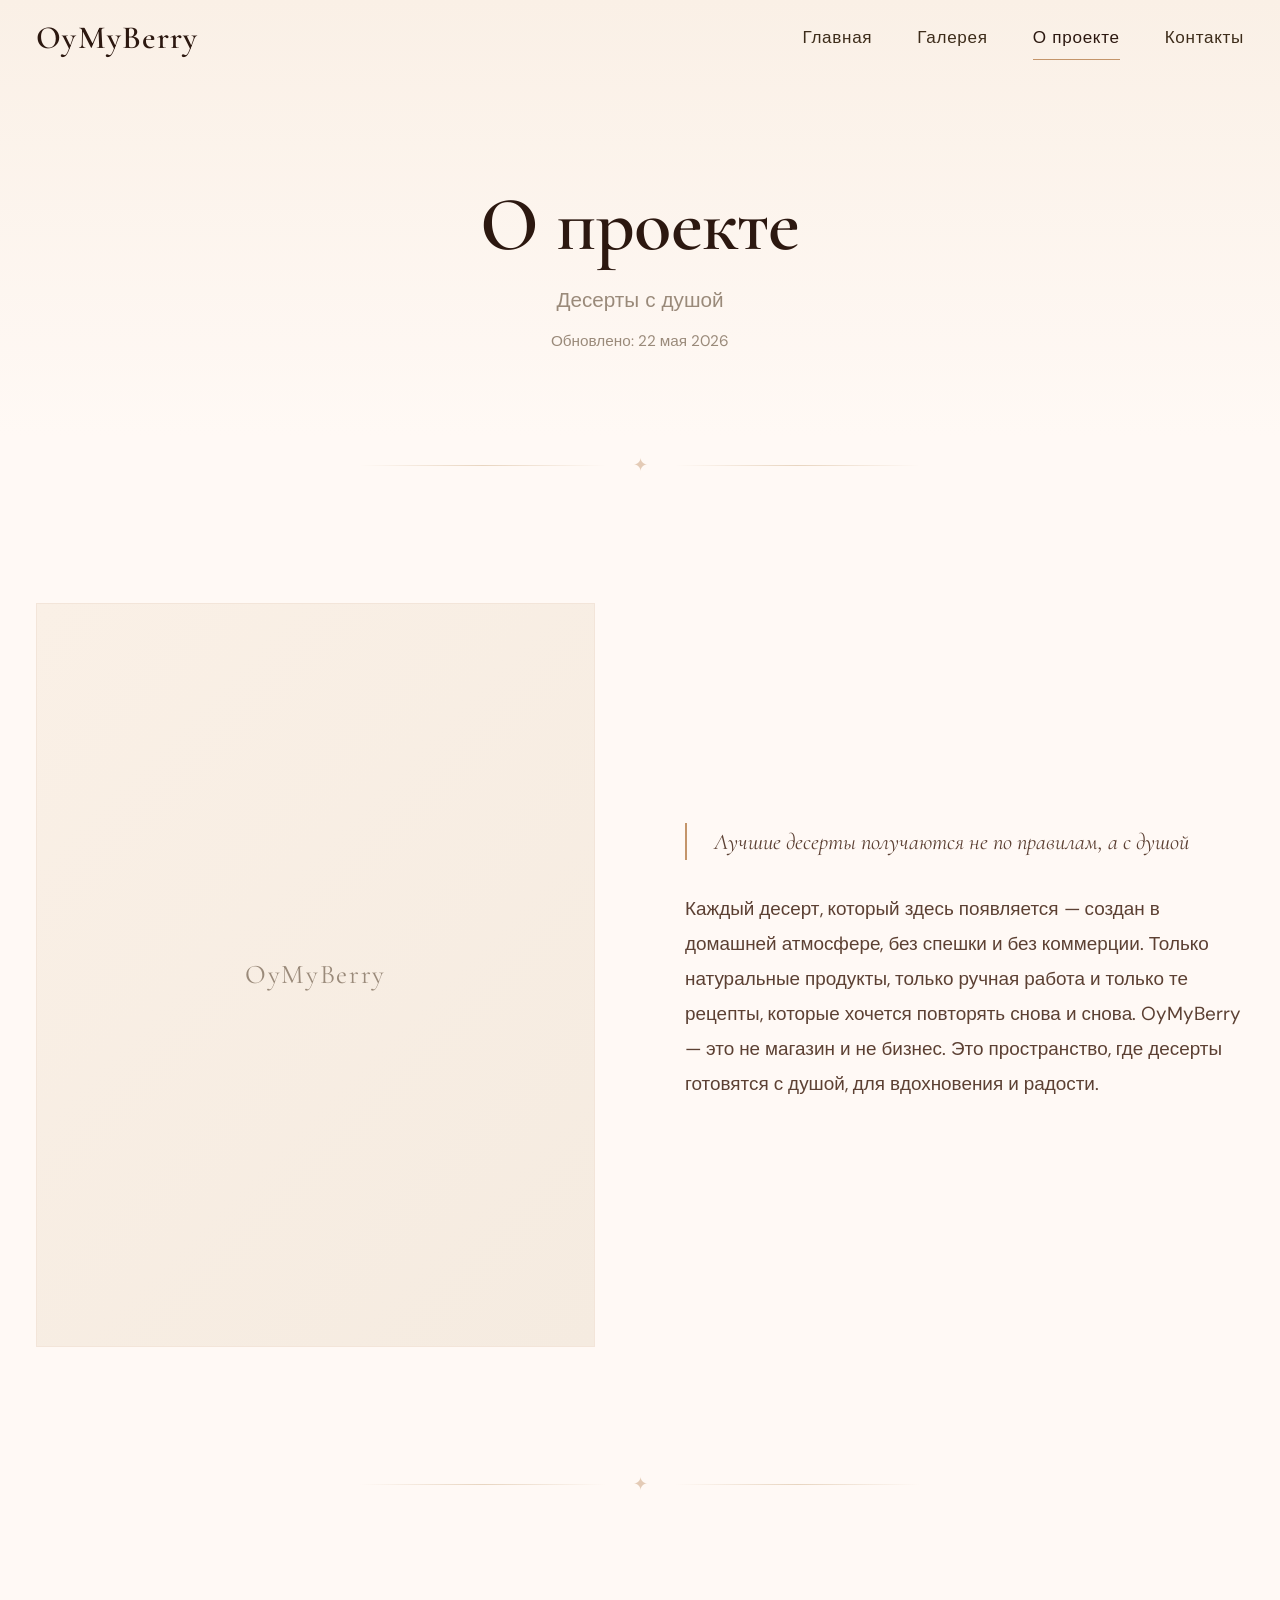
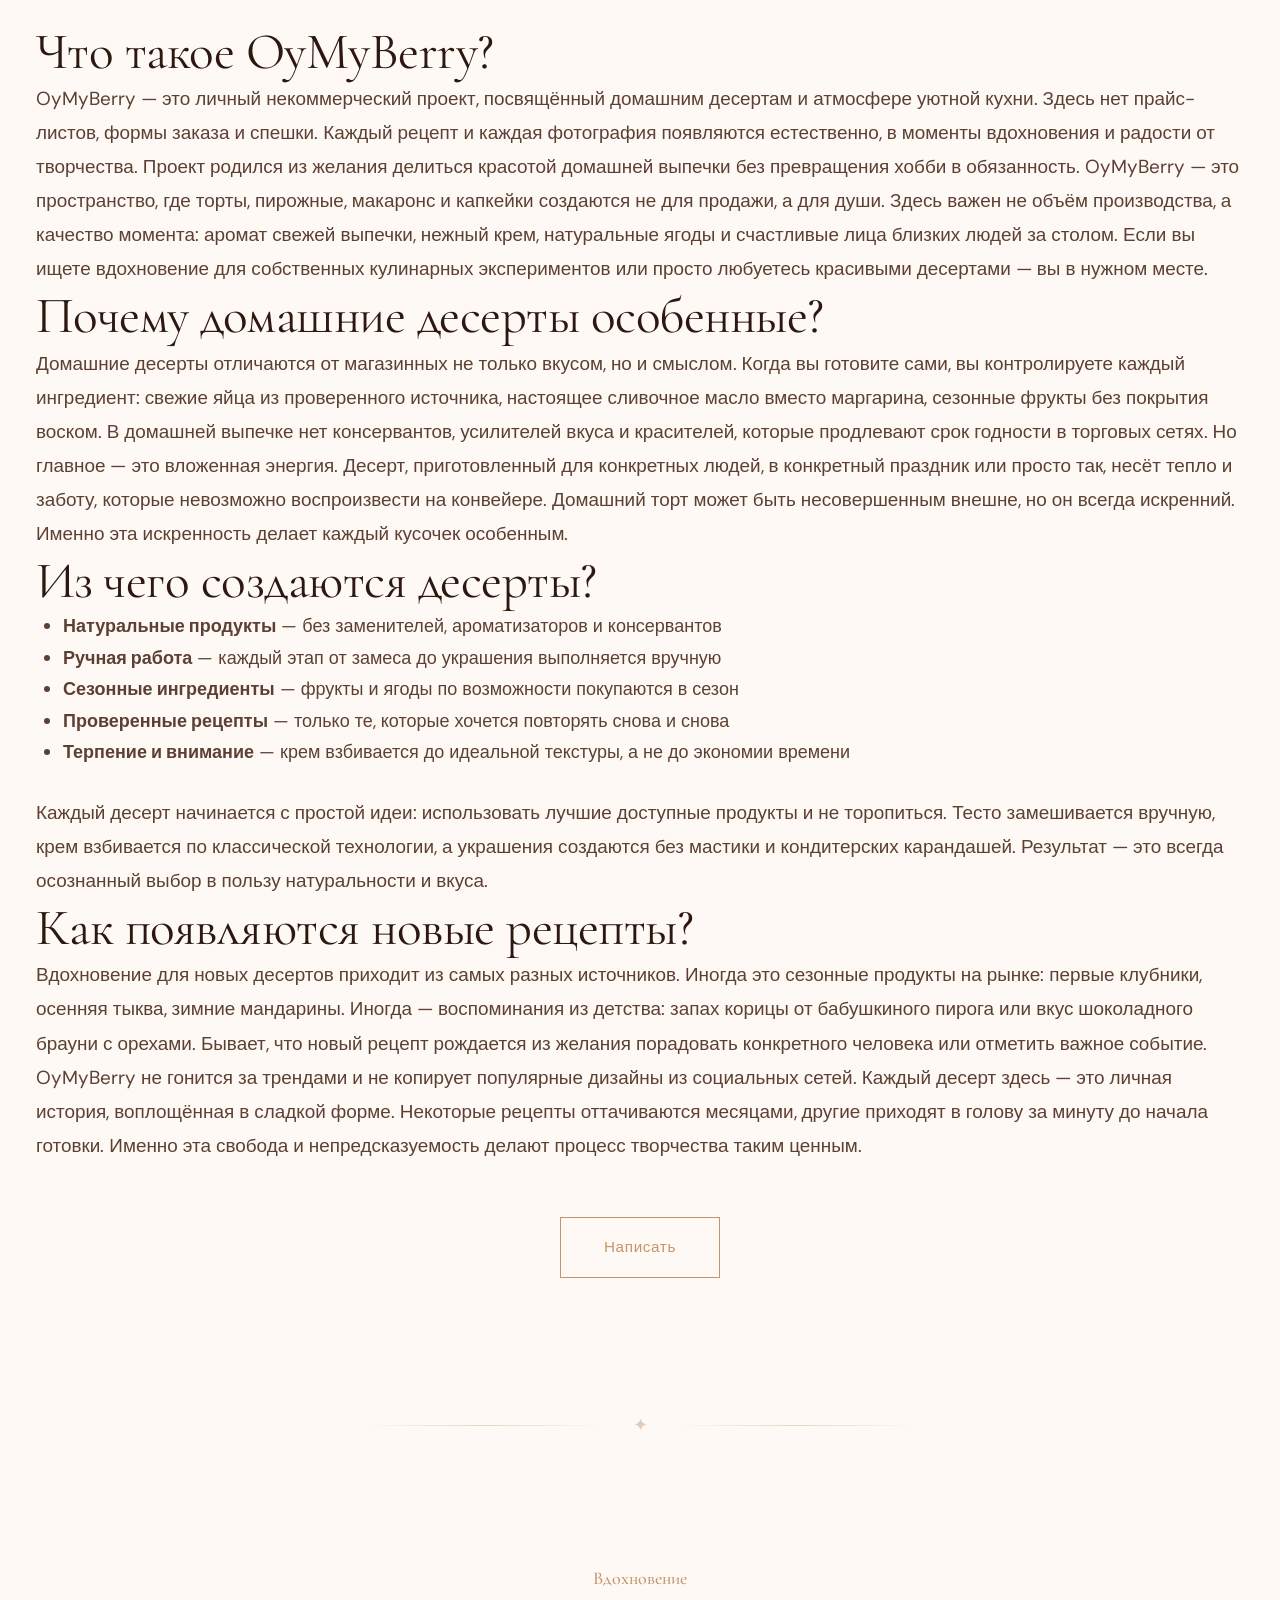
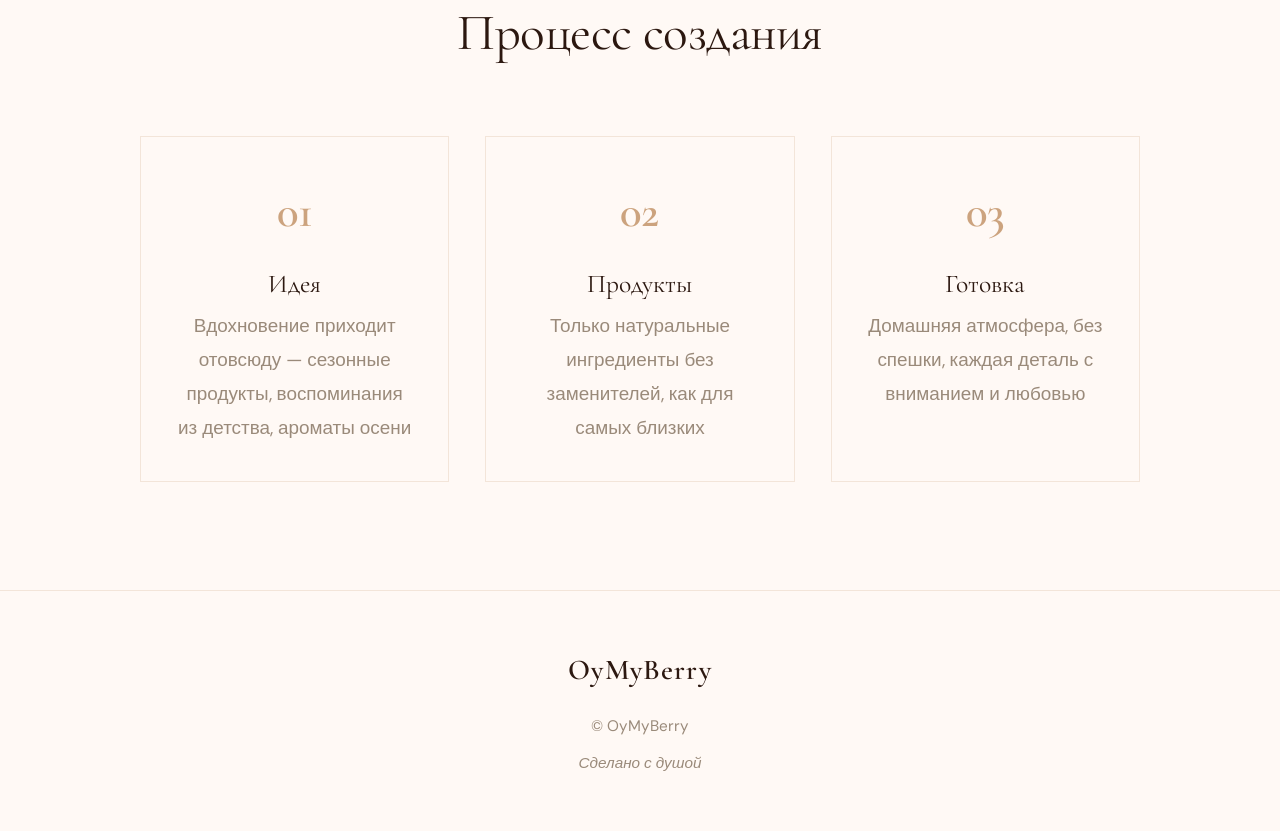
==== about.html @ cf53c4af "feat(geo): add AI search optimization (GEO) across site - Rewrite about.html with atomized H2 passag" ====
<!DOCTYPE html>
<html lang="ru">
<head>
  <meta charset="UTF-8">
  <meta name="viewport" content="width=device-width, initial-scale=1.0">
  <title>О проекте — OyMyBerry</title>
  <meta name="description" content="OyMyBerry — некоммерческий проект о домашних десертах. Десерты, приготовленные с любовью дома, без коммерции и без спешки.">
  <meta name="keywords" content="OyMyBerry, домашние десерты, о проекте, некоммерческий проект, выпечка с душой, домашняя выпечка, натуральные ингредиенты">
  <link rel="icon" href="favicon.ico" type="image/x-icon">
  <link rel="shortcut icon" href="favicon.ico" type="image/x-icon">

  <meta property="og:title" content="О проекте — OyMyBerry">
  <meta property="og:description" content="OyMyBerry — некоммерческий проект о домашних десертах.">
  <meta property="og:type" content="article">
  <meta property="og:url" content="https://oymyberry.ru/about.html">
  <meta property="og:locale" content="ru_RU">
  <meta property="og:image" content="https://oymyberry.ru/back.png">
  <meta property="og:site_name" content="OyMyBerry">
  <meta property="article:published_time" content="2026-05-22">
  <meta property="article:modified_time" content="2026-05-22">

  <link rel="stylesheet" href="css/style.css">

  <script type="application/ld+json">
  {
    "@context": "https://schema.org",
    "@type": "Organization",
    "name": "OyMyBerry",
    "url": "https://oymyberry.ru",
    "logo": "https://oymyberry.ru/favicon.ico",
    "sameAs": [
      "https://t.me/oymyberry",
      "https://instagram.com/oymyberry",
      "https://vk.com/oymyberry"
    ],
    "contactPoint": {
      "@type": "ContactPoint",
      "email": "hello@oymyberry.ru",
      "contactType": "general"
    }
  }
  </script>
  <script type="application/ld+json">
  {
    "@context": "https://schema.org",
    "@type": "WebSite",
    "name": "OyMyBerry — Сладкие моменты, созданные дома",
    "url": "https://oymyberry.ru",
    "potentialAction": {
      "@type": "SearchAction",
      "target": "https://oymyberry.ru/gallery.html?category={search_term_string}",
      "query-input": "required name=search_term_string"
    }
  }
  </script>
  <script type="application/ld+json">
  {
    "@context": "https://schema.org",
    "@type": "Article",
    "headline": "О проекте OyMyBerry — домашние десерты с душой",
    "author": {
      "@type": "Organization",
      "name": "OyMyBerry"
    },
    "publisher": {
      "@type": "Organization",
      "name": "OyMyBerry",
      "logo": {
        "@type": "ImageObject",
        "url": "https://oymyberry.ru/favicon.ico"
      }
    },
    "datePublished": "2026-05-22",
    "dateModified": "2026-05-22",
    "image": "https://oymyberry.ru/back.png",
    "mainEntityOfPage": {
      "@type": "WebPage",
      "@id": "https://oymyberry.ru/about.html"
    }
  }
  </script>
</head>
<body data-page="about">
  <header class="header">
    <div class="header-inner">
      <a href="index.html" class="logo" data-config="site.name">OyMyBerry</a>
      <nav class="nav">
        <a href="index.html" data-nav="home">Главная</a>
        <a href="gallery.html" data-nav="gallery">Галерея</a>
        <a href="about.html" data-nav="about">О проекте</a>
        <a href="contact.html" data-nav="contact">Контакты</a>
      </nav>
      <div class="burger">
        <span></span>
        <span></span>
        <span></span>
      </div>
    </div>
  </header>

  <section class="page-hero">
    <div class="container">
      <h1>О проекте</h1>
      <p class="subtitle">Десерты с душой</p>
      <p style="font-size:0.85rem;color:var(--text-muted);margin-top:0.5rem;"><time datetime="2026-05-22">Обновлено: 22 мая 2026</time></p>
    </div>
  </section>

  <div class="section-divider">
    <span class="ornament">&#10022;</span>
  </div>

  <section class="section">
    <div class="container">
      <div class="about-grid">
        <div class="about-image animate-on-scroll">
          <div class="about-image-frame">
            <div class="about-image-placeholder">OyMyBerry</div>
          </div>
        </div>
        <div class="about-text animate-on-scroll stagger-2">
          <div class="quote" data-config="about.quote">Лучшие десерты получаются не по правилам, а с душой</div>
          <p data-config="about.text">Каждый десерт, который здесь появляется — создан в домашней атмосфере, без спешки и без коммерции. Только натуральные продукты, только ручная работа и только те рецепты, которые хочется повторять снова и снова.</p>
        </div>
      </div>
    </div>
  </section>

  <div class="section-divider">
    <span class="ornament">&#10022;</span>
  </div>

  <section class="section">
    <div class="container">
      <article>
        <h2>Что такое OyMyBerry?</h2>
        <p>OyMyBerry — это личный некоммерческий проект, посвящённый домашним десертам и атмосфере уютной кухни. Здесь нет прайс-листов, формы заказа и спешки. Каждый рецепт и каждая фотография появляются естественно, в моменты вдохновения и радости от творчества. Проект родился из желания делиться красотой домашней выпечки без превращения хобби в обязанность. OyMyBerry — это пространство, где торты, пирожные, макаронс и капкейки создаются не для продажи, а для души. Здесь важен не объём производства, а качество момента: аромат свежей выпечки, нежный крем, натуральные ягоды и счастливые лица близких людей за столом. Если вы ищете вдохновение для собственных кулинарных экспериментов или просто любуетесь красивыми десертами — вы в нужном месте.</p>

        <h2>Почему домашние десерты особенные?</h2>
        <p>Домашние десерты отличаются от магазинных не только вкусом, но и смыслом. Когда вы готовите сами, вы контролируете каждый ингредиент: свежие яйца из проверенного источника, настоящее сливочное масло вместо маргарина, сезонные фрукты без покрытия воском. В домашней выпечке нет консервантов, усилителей вкуса и красителей, которые продлевают срок годности в торговых сетях. Но главное — это вложенная энергия. Десерт, приготовленный для конкретных людей, в конкретный праздник или просто так, несёт тепло и заботу, которые невозможно воспроизвести на конвейере. Домашний торт может быть несовершенным внешне, но он всегда искренний. Именно эта искренность делает каждый кусочек особенным.</p>

        <h2>Из чего создаются десерты?</h2>
        <ul style="margin-bottom:1.5rem;padding-left:1.5rem;">
          <li><strong>Натуральные продукты</strong> — без заменителей, ароматизаторов и консервантов</li>
          <li><strong>Ручная работа</strong> — каждый этап от замеса до украшения выполняется вручную</li>
          <li><strong>Сезонные ингредиенты</strong> — фрукты и ягоды по возможности покупаются в сезон</li>
          <li><strong>Проверенные рецепты</strong> — только те, которые хочется повторять снова и снова</li>
          <li><strong>Терпение и внимание</strong> — крем взбивается до идеальной текстуры, а не до экономии времени</li>
        </ul>
        <p>Каждый десерт начинается с простой идеи: использовать лучшие доступные продукты и не торопиться. Тесто замешивается вручную, крем взбивается по классической технологии, а украшения создаются без мастики и кондитерских карандашей. Результат — это всегда осознанный выбор в пользу натуральности и вкуса.</p>

        <h2>Как появляются новые рецепты?</h2>
        <p>Вдохновение для новых десертов приходит из самых разных источников. Иногда это сезонные продукты на рынке: первые клубники, осенняя тыква, зимние мандарины. Иногда — воспоминания из детства: запах корицы от бабушкиного пирога или вкус шоколадного брауни с орехами. Бывает, что новый рецепт рождается из желания порадовать конкретного человека или отметить важное событие. OyMyBerry не гонится за трендами и не копирует популярные дизайны из социальных сетей. Каждый десерт здесь — это личная история, воплощённая в сладкой форме. Некоторые рецепты оттачиваются месяцами, другие приходят в голову за минуту до начала готовки. Именно эта свобода и непредсказуемость делают процесс творчества таким ценным.</p>
      </article>

      <div style="margin-top:3rem;text-align:center;">
        <a href="contact.html" class="btn">Написать</a>
      </div>
    </div>
  </section>

  <div class="section-divider">
    <span class="ornament">&#10022;</span>
  </div>

  <section class="section">
    <div class="container">
      <div class="section-header animate-on-scroll">
        <span class="label">Вдохновение</span>
        <h2>Процесс создания</h2>
      </div>
      <div style="display:grid;grid-template-columns:repeat(auto-fit, minmax(250px, 1fr));gap:2rem;max-width:1000px;margin:0 auto;">
        <div class="animate-on-scroll stagger-1" style="text-align:center;padding:2rem;border:1px solid var(--border);">
          <div class="step-number">01</div>
          <h3 style="margin-bottom:0.5rem;">Идея</h3>
          <p style="color:var(--text-muted);">Вдохновение приходит отовсюду — сезонные продукты, воспоминания из детства, ароматы осени</p>
        </div>
        <div class="animate-on-scroll stagger-2" style="text-align:center;padding:2rem;border:1px solid var(--border);">
          <div class="step-number">02</div>
          <h3 style="margin-bottom:0.5rem;">Продукты</h3>
          <p style="color:var(--text-muted);">Только натуральные ингредиенты без заменителей, как для самых близких</p>
        </div>
        <div class="animate-on-scroll stagger-3" style="text-align:center;padding:2rem;border:1px solid var(--border);">
          <div class="step-number">03</div>
          <h3 style="margin-bottom:0.5rem;">Готовка</h3>
          <p style="color:var(--text-muted);">Домашняя атмосфера, без спешки, каждая деталь с вниманием и любовью</p>
        </div>
      </div>
    </div>
  </section>

  <footer class="footer">
    <div class="container">
      <span class="footer-logo" data-config="site.name">OyMyBerry</span>
      <p data-config="footer.copyright">© OyMyBerry</p>
      <p class="footer-made" data-config="footer.made_with">Сделано с душой</p>
    </div>
  </footer>
  <script src="js/main.js"></script>
</body>
</html>
---- css/style.css ----
/* ============================================================
   OyMyBerry — Premium Homemade Desserts Portfolio
   oymyberry.ru
   ============================================================ */

/* ===================== FONTS ===================== */
@import url('https://fonts.googleapis.com/css2?family=Bad+Script&family=Cormorant+Garamond:ital,wght@0,400;0,500;0,600;0,700;1,400;1,500;1,600;1,700&family=DM+Sans:ital,opsz,wght@0,9..40,300;0,9..40,400;0,9..40,500;1,9..40,300&display=swap');

/* ===================== CSS VARIABLES ===================== */
:root {
  --bg-primary: #fff9f5;
  --bg-secondary: #faf0e6;
  --bg-tertiary: #f5ebe0;
  --bg-card: #ffffff;
  --bg-card-hover: #fefcf9;

  --accent: #c4956a;
  --accent-light: #e8d5c0;
  --accent-pale: rgba(196, 149, 106, 0.10);

  --text-primary: #2c1810;
  --text-secondary: #5c4033;
  --text-muted: #9a8a7a;
  --text-body: #5c4033;

  --border: rgba(196, 149, 106, 0.2);
  --border-hover: rgba(196, 149, 106, 0.5);
  --shadow-card: 0 8px 32px rgba(44, 24, 16, 0.06);
  --shadow-card-hover: 0 16px 48px rgba(44, 24, 16, 0.10);

  --radius: 8px;
  --radius-sm: 4px;
  --transition: 0.38s cubic-bezier(0.25, 0.46, 0.45, 0.94);
  --transition-fast: 0.18s ease;
  --max-width: 1320px;
  --header-height: 76px;

  --font-display: 'Cormorant Garamond', Georgia, serif;
  --font-body: 'DM Sans', 'Helvetica Neue', sans-serif;
  --font-accent: 'Cormorant Garamond', Georgia, serif;
  --font-handwritten: 'Bad Script', cursive;
}

/* ===================== RESET & BASE ===================== */
*, *::before, *::after {
  margin: 0;
  padding: 0;
  box-sizing: border-box;
}

html {
  scroll-behavior: smooth;
  font-size: 18px;
  -webkit-font-smoothing: antialiased;
  -moz-osx-font-smoothing: grayscale;
}

body {
  font-family: var(--font-body);
  font-weight: 400;
  color: var(--text-body);
  background-color: var(--bg-primary);
  line-height: 1.75;
  overflow-x: hidden;
  min-height: 85vh;
}

img {
  max-width: 100%;
  height: auto;
  display: block;
}

a {
  color: var(--accent);
  text-decoration: none;
  transition: color var(--transition-fast);
}
a:hover { color: var(--text-primary); }

::selection {
  background: var(--accent);
  color: #fff;
}

/* ===================== TYPOGRAPHY ===================== */
h1, h2, h3 {
  font-family: var(--font-display);
  font-weight: 400;
  line-height: 1.18;
  color: var(--text-primary);
  text-wrap: pretty;
}

h1 { font-size: clamp(2.8rem, 6vw, 5.2rem); letter-spacing: -0.01em; }
h2 { font-size: clamp(2rem, 4vw, 3.2rem); letter-spacing: -0.01em; }
h3 { font-size: clamp(1.15rem, 2vw, 1.5rem); }

p {
  font-size: 1.05rem;
  line-height: 1.8;
  color: var(--text-body);
}

.section-eyebrow {
  display: block;
  font-family: var(--font-accent);
  font-weight: 500;
  letter-spacing: 0.06em;
  font-size: 0.85rem;
  color: var(--accent);
  margin-bottom: 0.5rem;
}

.step-number {
  font-family: var(--font-display);
  font-weight: 600;
  font-size: 2.5rem;
  color: var(--accent);
  margin-bottom: 1rem;
  opacity: 0.85;
}

/* ===================== UTILITY ===================== */
.container {
  max-width: var(--max-width);
  margin: 0 auto;
  padding: 0 2rem;
}

.section {
  padding: 6rem 0;
  position: relative;
}

.text-center { text-align: center; }
.text-accent { color: var(--accent); }

/* ===================== ANIMATIONS ===================== */
@keyframes fadeInUp {
  from { opacity: 0; transform: translateY(36px); }
  to   { opacity: 1; transform: translateY(0); }
}

@keyframes fadeIn {
  from { opacity: 0; }
  to   { opacity: 1; }
}

.animate-on-scroll {
  opacity: 0;
  transform: translateY(32px);
  transition: opacity 0.75s ease, transform 0.75s ease;
}
.animate-on-scroll.visible {
  opacity: 1;
  transform: translateY(0);
}
.stagger-1 { transition-delay: 0.08s; }
.stagger-2 { transition-delay: 0.16s; }
.stagger-3 { transition-delay: 0.24s; }
.stagger-4 { transition-delay: 0.32s; }
.stagger-5 { transition-delay: 0.40s; }
.stagger-6 { transition-delay: 0.48s; }

/* ===================== HEADER & NAV ===================== */
.header {
  position: fixed;
  top: 0;
  left: 0;
  right: 0;
  height: var(--header-height);
  z-index: 1000;
  transition: background var(--transition), box-shadow var(--transition);
  background: transparent;
}

.header.scrolled {
  background: rgba(255, 249, 245, 0.94);
  backdrop-filter: blur(28px);
  -webkit-backdrop-filter: blur(28px);
  box-shadow: 0 1px 0 var(--border);
}

.header-inner {
  max-width: var(--max-width);
  margin: 0 auto;
  padding: 0 2rem;
  height: 100%;
  display: flex;
  align-items: center;
  justify-content: space-between;
}

.logo {
  font-family: var(--font-display);
  font-size: 1.8rem;
  font-weight: 600;
  letter-spacing: 0.04em;
  color: var(--text-primary);
  text-decoration: none;
  transition: var(--transition-fast);
}
.logo:hover {
  color: var(--accent);
}

.nav {
  display: flex;
  align-items: center;
  gap: 2.5rem;
}

.nav a {
  font-family: var(--font-body);
  letter-spacing: 0.04em;
  font-size: 0.95rem;
  font-weight: 400;
  color: #3d2c1a;
  text-decoration: none;
  position: relative;
  padding: 0.4rem 0;
  transition: color var(--transition);
}

.nav a::after {
  content: '';
  position: absolute;
  bottom: 0;
  left: 0;
  width: 0;
  height: 1px;
  background: var(--accent);
  transition: width var(--transition);
}

.nav a:hover,
.nav a.active { color: var(--text-primary); }
.nav a:hover::after,
.nav a.active::after { width: 100%; }

/* Mobile burger */
.burger {
  display: none;
  flex-direction: column;
  gap: 5px;
  cursor: pointer;
  padding: 6px;
  z-index: 1001;
}
.burger span {
  width: 26px;
  height: 1.5px;
  background: var(--text-primary);
  transition: var(--transition);
  transform-origin: center;
}
.burger.active span:nth-child(1) { transform: rotate(45deg) translate(4.5px, 4.5px); }
.burger.active span:nth-child(2) { opacity: 0; }
.burger.active span:nth-child(3) { transform: rotate(-45deg) translate(4.5px, -4.5px); }

/* ===================== HERO ===================== */
.hero {
  min-height: 100vh;
  display: flex;
  align-items: center;
  justify-content: flex-start;
  position: relative;
  overflow: hidden;
  padding: var(--header-height) 6% 0 22%;
  background: url('../back.png') center/cover no-repeat;
}

.hero-content {
  position: relative;
  z-index: 1;
  max-width: 45%;
  text-align: left;
  animation: fadeIn 1.4s ease;
  padding: 2rem 0;
}

.hero-title {
  font-family: var(--font-handwritten);
  font-weight: 400;
  font-size: clamp(2.5rem, 5vw, 4.8rem);
  color: var(--text-primary);
  line-height: 1.15;
  margin-bottom: 1.2rem;
}

.hero-subtitle {
  font-family: var(--font-display);
  font-style: italic;
  font-weight: 400;
  font-size: clamp(1rem, 1.8vw, 1.4rem);
  color: var(--text-secondary);
  margin-bottom: 2rem;
  line-height: 1.6;
}

.hero-link {
  display: inline-block;
  font-family: var(--font-body);
  font-size: 0.9rem;
  color: var(--accent);
  font-weight: 500;
  letter-spacing: 0.02em;
  padding-bottom: 2px;
  border-bottom: 1px solid var(--accent);
  transition: var(--transition);
}

.hero-link:hover {
  color: var(--text-primary);
  border-bottom-color: var(--text-primary);
}

/* ===================== BUTTONS ===================== */
.btn {
  display: inline-block;
  font-family: var(--font-body);
  letter-spacing: 0.04em;
  font-size: 0.85rem;
  font-weight: 400;
  padding: 0.9rem 2.4rem;
  border: 1px solid var(--accent);
  color: var(--accent);
  background: transparent;
  cursor: pointer;
  position: relative;
  overflow: hidden;
  transition: var(--transition);
  text-decoration: none;
}

.btn::before {
  content: '';
  position: absolute;
  inset: 0;
  background: var(--accent-pale);
  transform: scaleX(0);
  transform-origin: left;
  transition: transform 0.4s ease;
}

.btn:hover {
  color: var(--text-primary);
  border-color: var(--text-primary);
}
.btn:hover::before { transform: scaleX(1); }

.btn span, .btn > * { position: relative; z-index: 1; }

.btn-filled {
  background: var(--accent);
  border-color: var(--accent);
  color: #fff;
  font-weight: 500;
}
.btn-filled:hover {
  background: var(--text-primary);
  border-color: var(--text-primary);
  color: #fff;
}
.btn-filled::before { display: none; }

/* ===================== SECTION DIVIDER ===================== */
.section-divider {
  display: flex;
  align-items: center;
  justify-content: center;
  gap: 1.5rem;
  padding: 0.75rem 0;
  margin: 0 auto;
  max-width: 560px;
}

.section-divider::before,
.section-divider::after {
  content: '';
  flex: 1;
  height: 1px;
  background: linear-gradient(90deg, transparent, var(--accent-light), transparent);
}

.section-divider .ornament {
  color: var(--accent);
  font-size: 1rem;
  opacity: 0.45;
  font-family: serif;
}

/* ===================== SECTION HEADER ===================== */
.section-header {
  text-align: center;
  margin-bottom: 4rem;
}

.section-header .label {
  font-family: var(--font-display);
  font-weight: 500;
  color: var(--accent);
  font-size: 1rem;
  display: block;
  margin-bottom: 0.5rem;
}

.section-header h2 {
  color: var(--text-primary);
  margin-bottom: 1rem;
}

.section-header p {
  color: var(--text-muted);
  font-size: 1.05rem;
  max-width: 580px;
  margin: 0 auto;
  line-height: 1.75;
}

/* ===================== WORKS GRID ===================== */
.works-grid {
  display: grid;
  grid-template-columns: repeat(3, 1fr);
  gap: 1.75rem;
}

.work-card {
  position: relative;
  overflow: hidden;
  background: var(--bg-card);
  border: 1px solid var(--border);
  transition: var(--transition);
  cursor: pointer;
  border-radius: var(--radius);
}

.work-card:hover {
  border-color: var(--border-hover);
  box-shadow: var(--shadow-card-hover);
  transform: translateY(-4px);
  background: var(--bg-card-hover);
}

.work-card-image {
  position: relative;
  overflow: hidden;
  aspect-ratio: 1 / 1;
}

.work-card-image img {
  width: 100%;
  height: 100%;
  object-fit: cover;
  transition: transform 0.75s cubic-bezier(0.25, 0.46, 0.45, 0.94);
}

.work-card-image .img-hover {
  position: absolute;
  inset: 0;
  width: 100%;
  height: 100%;
  object-fit: cover;
  opacity: 0;
  transition: opacity 0.55s ease;
}

.work-card:hover .work-card-image .img-hover { opacity: 1; }
.work-card:hover .work-card-image img:first-child { transform: scale(1.04); }

.work-card-info {
  padding: 1.2rem 1.4rem 1.4rem;
}

.work-card-info h3 {
  font-family: var(--font-display);
  font-weight: 500;
  color: var(--text-primary);
  font-size: 1.3rem;
  margin-bottom: 0.3rem;
}

.work-card-info p {
  color: var(--text-muted);
  font-size: 0.95rem;
  line-height: 1.65;
}

.work-card-info .category-tag {
  display: inline-block;
  font-family: var(--font-body);
  font-size: 0.78rem;
  color: var(--accent);
  border: 1px solid var(--border);
  padding: 0.15rem 0.75rem;
  margin-top: 0.75rem;
  border-radius: var(--radius-sm);
}

/* ===================== FILTER BUTTONS ===================== */
.filter-bar {
  display: flex;
  flex-wrap: wrap;
  justify-content: center;
  gap: 0.65rem;
  margin-bottom: 3rem;
}

.filter-btn {
  font-family: var(--font-body);
  letter-spacing: 0.03em;
  font-size: 0.82rem;
  font-weight: 400;
  padding: 0.5rem 1.4rem;
  border: 1px solid var(--border);
  color: var(--text-muted);
  background: transparent;
  cursor: pointer;
  transition: var(--transition);
  border-radius: var(--radius);
}

.filter-btn:hover,
.filter-btn.active {
  border-color: var(--accent);
  color: var(--accent);
  background: var(--accent-pale);
}

/* ===================== LIGHTBOX ===================== */
.lightbox {
  display: none;
  position: fixed;
  inset: 0;
  z-index: 9999;
  background: rgba(0, 0, 0, 0.92);
  backdrop-filter: blur(24px);
  align-items: center;
  justify-content: center;
  padding: 2rem;
  cursor: pointer;
}

.lightbox.active {
  display: flex;
  animation: fadeIn 0.28s ease;
}

.lightbox-content {
  position: relative;
  max-width: 90vw;
  max-height: 90vh;
  cursor: default;
}

.lightbox-content img {
  max-width: 90vw;
  max-height: 80vh;
  object-fit: contain;
  border: 1px solid var(--border);
}

.lightbox-info {
  text-align: center;
  padding: 1.4rem 0;
}

.lightbox-info h3 {
  font-family: var(--font-display);
  font-weight: 500;
  color: var(--accent);
  font-size: 1.5rem;
  margin-bottom: 0.4rem;
}

.lightbox-info p {
  color: var(--text-muted);
  font-size: 1rem;
}

.lightbox-close {
  position: absolute;
  top: 1.5rem;
  right: 1.5rem;
  font-size: 1.8rem;
  color: var(--accent);
  cursor: pointer;
  background: none;
  border: none;
  width: 48px;
  height: 48px;
  display: flex;
  align-items: center;
  justify-content: center;
  transition: var(--transition-fast);
  z-index: 10000;
}
.lightbox-close:hover {
  color: #fff;
  transform: rotate(90deg);
}

.lightbox-nav {
  position: absolute;
  top: 50%;
  transform: translateY(-50%);
  font-size: 2.5rem;
  color: var(--accent);
  background: none;
  border: none;
  cursor: pointer;
  padding: 1rem;
  transition: var(--transition-fast);
  z-index: 10000;
}
.lightbox-nav:hover { color: #fff; }
.lightbox-prev { left: 1rem; }
.lightbox-next { right: 1rem; }

/* ===================== ABOUT SECTION ===================== */
.about-grid {
  display: grid;
  grid-template-columns: 1fr 1fr;
  gap: 5rem;
  align-items: center;
}

.about-image { position: relative; }

.about-image-frame {
  position: relative;
  overflow: hidden;
  border: 1px solid var(--border);
}

.about-image-frame::after {
  content: '';
  position: absolute;
  inset: 8px;
  border: 1px solid var(--border);
  pointer-events: none;
  transition: var(--transition);
  opacity: 0;
}
.about-image-frame:hover::after { opacity: 1; }

.about-image-frame img {
  width: 100%;
  aspect-ratio: 3 / 4;
  object-fit: cover;
}

.about-image-placeholder {
  width: 100%;
  aspect-ratio: 3 / 4;
  background: linear-gradient(135deg, var(--bg-secondary), var(--bg-tertiary));
  display: flex;
  align-items: center;
  justify-content: center;
  color: var(--text-muted);
  font-family: var(--font-display);
  font-size: 1.5rem;
  letter-spacing: 0.06em;
}

.about-text h2 {
  margin-bottom: 1.4rem;
  color: var(--text-primary);
}

.about-text .quote {
  font-family: var(--font-display);
  font-style: italic;
  font-size: 1.25rem;
  color: var(--text-secondary);
  margin-bottom: 1.8rem;
  padding-left: 1.5rem;
  border-left: 2px solid var(--accent);
  line-height: 1.65;
}

.about-text p {
  color: var(--text-body);
  font-size: 1.05rem;
  margin-bottom: 1.4rem;
  line-height: 1.85;
}

/* ===================== CONTACT SECTION ===================== */
.contact-grid {
  display: grid;
  grid-template-columns: 1fr 1fr;
  gap: 4rem;
}

.contact-info h2 {
  margin-bottom: 0.75rem;
  color: var(--text-primary);
}

.contact-info .order-text {
  color: var(--text-muted);
  font-size: 1.05rem;
  margin-bottom: 2rem;
}

.contact-links {
  display: flex;
  flex-direction: column;
  gap: 0.8rem;
}

.contact-link {
  display: flex;
  align-items: center;
  gap: 1rem;
  padding: 0.9rem 1.4rem;
  border: 1px solid var(--border);
  transition: var(--transition);
  text-decoration: none;
  color: var(--text-secondary);
  border-radius: var(--radius);
}

.contact-link:hover {
  border-color: var(--accent);
  background: var(--accent-pale);
  color: var(--accent);
}

.contact-link .icon {
  width: 38px;
  height: 38px;
  display: flex;
  align-items: center;
  justify-content: center;
  font-size: 1.1rem;
  color: var(--accent);
  flex-shrink: 0;
}

.contact-link .icon svg {
  width: 22px;
  height: 22px;
  fill: currentColor;
}

.contact-link-text .label {
  font-family: var(--font-body);
  letter-spacing: 0.04em;
  font-size: 0.72rem;
  color: var(--text-muted);
  display: block;
}

.contact-link-text .value {
  font-size: 1rem;
  color: var(--text-primary);
  font-weight: 400;
}

.contact-note {
  margin-top: 1.75rem;
  padding: 1.25rem 1.5rem;
  border: 1px solid var(--border);
  background: var(--accent-pale);
  border-radius: var(--radius);
}

.contact-note p {
  color: var(--text-muted);
  font-size: 0.95rem;
  font-style: italic;
}

.contact-decoration {
  display: flex;
  align-items: center;
  justify-content: center;
}

.contact-decoration-inner {
  text-align: center;
  padding: 3rem;
  border: 1px solid var(--border);
  width: 100%;
  border-radius: var(--radius);
}

.contact-deco-logo {
  font-family: var(--font-display);
  font-size: 2.5rem;
  font-weight: 600;
  letter-spacing: 0.04em;
  color: var(--text-primary);
  display: block;
  margin-bottom: 1rem;
}

/* ===================== FOOTER ===================== */
.footer {
  border-top: 1px solid var(--border);
  padding: 3rem 0;
  text-align: center;
}

.footer-logo {
  font-family: var(--font-display);
  font-size: 1.6rem;
  font-weight: 600;
  letter-spacing: 0.04em;
  color: var(--text-primary);
  margin-bottom: 1rem;
  display: block;
}

.footer p {
  color: var(--text-muted);
  font-size: 0.85rem;
}

.footer-made {
  margin-top: 0.5rem;
  font-style: italic;
  font-size: 0.9rem;
  color: var(--accent);
}

/* ===================== PAGE HERO (inner pages) ===================== */
.page-hero {
  padding: 10rem 0 4.5rem;
  text-align: center;
  position: relative;
  background: linear-gradient(180deg, var(--bg-secondary) 0%, var(--bg-primary) 100%);
}

.page-hero h1 {
  font-weight: 600;
  color: var(--text-primary);
  margin-bottom: 0.6rem;
}

.page-hero .subtitle {
  font-family: var(--font-body);
  font-size: 1.15rem;
  color: var(--text-muted);
  font-weight: 300;
}

/* ===================== EMPTY STATE ===================== */
.empty-state {
  text-align: center;
  padding: 5rem 2rem;
  color: var(--text-muted);
}

.empty-state .icon {
  font-size: 2.5rem;
  margin-bottom: 1rem;
  opacity: 0.25;
}

.empty-state p {
  font-size: 1.15rem;
  font-style: italic;
}

/* ===================== MOBILE NAV OPEN ===================== */
@media (max-width: 768px) {
  .burger { display: flex; }

  .nav {
    position: fixed;
    top: 0;
    right: -100%;
    width: min(300px, 80vw);
    height: 100vh;
    background: rgba(255, 249, 245, 0.98);
    backdrop-filter: blur(32px);
    flex-direction: column;
    justify-content: center;
    align-items: center;
    gap: 2.5rem;
    transition: right 0.4s cubic-bezier(0.25, 0.46, 0.45, 0.94);
    border-left: 1px solid var(--border);
  }

  .nav.open { right: 0; }

  .nav a {
    font-size: 1rem;
    letter-spacing: 0.06em;
  }
}

/* ===================== RESPONSIVE ===================== */
@media (max-width: 1024px) {
  .works-grid { grid-template-columns: repeat(2, 1fr); }
}

@media (max-width: 768px) {
  .works-grid { grid-template-columns: 1fr; }
  .about-grid { grid-template-columns: 1fr; gap: 2.5rem; }
  .contact-grid { grid-template-columns: 1fr; gap: 2.5rem; }
  h1 { font-size: 2.5rem; }
  h2 { font-size: 1.8rem; }
  .section { padding: 4rem 0; }
  .contact-decoration { display: none; }

  .hero-content {
    max-width: 80%;
  }

  .page-hero h1 { letter-spacing: 0; }
}

@media (max-width: 480px) {
  .container { padding: 0 1.25rem; }
  .btn { padding: 0.85rem 2rem; }
  .hero { align-items: flex-end; padding-bottom: 4rem; }
  .hero-content { max-width: 100%; }
}

/* ===================== LOADING SPINNER ===================== */
.loading-spinner {
  text-align: center;
  padding: 2rem 0;
}
.spinner {
  display: inline-block;
  width: 36px;
  height: 36px;
  border: 2px solid var(--border);
  border-top-color: var(--accent);
  border-radius: 50%;
  animation: spin 0.7s linear infinite;
}
@keyframes spin {
  to { transform: rotate(360deg); }
}

/* ===================== END MESSAGE ===================== */
.end-message {
  text-align: center;
  padding: 2.5rem 1rem;
  font-family: var(--font-body);
  color: var(--accent);
  font-size: 0.85rem;
  letter-spacing: 0.04em;
}

/* ===================== SCROLL-TO-TOP BUTTON ===================== */
.scroll-top {
  position: fixed;
  bottom: 2rem;
  right: 2rem;
  width: 48px;
  height: 48px;
  background: var(--bg-card);
  border: 1px solid var(--accent);
  color: var(--accent);
  font-size: 1.3rem;
  cursor: pointer;
  border-radius: 50%;
  display: flex;
  align-items: center;
  justify-content: center;
  opacity: 0;
  transform: translateY(12px);
  pointer-events: none;
  transition: opacity 0.35s ease, transform 0.35s ease, background 0.25s ease;
  z-index: 900;
}
.scroll-top.visible {
  opacity: 1;
  transform: translateY(0);
  pointer-events: auto;
}
.scroll-top:hover {
  background: var(--accent);
  color: #fff;
}

/* ===================== ACCESSIBILITY: FOCUS ===================== */
:focus-visible {
  outline: 2px solid var(--accent);
  outline-offset: 3px;
}
button:focus-visible, a:focus-visible, .work-card:focus-visible {
  outline: 2px solid var(--accent);
  outline-offset: 3px;
}
.work-card:focus-visible {
  border-color: var(--accent);
  box-shadow: var(--shadow-card-hover);
}

/* ===================== ACCESSIBILITY: REDUCED MOTION ===================== */
@media (prefers-reduced-motion: reduce) {
  *, *::before, *::after {
    animation-duration: 0.01ms !important;
    animation-iteration-count: 1 !important;
    transition-duration: 0.01ms !important;
    scroll-behavior: auto !important;
  }
}
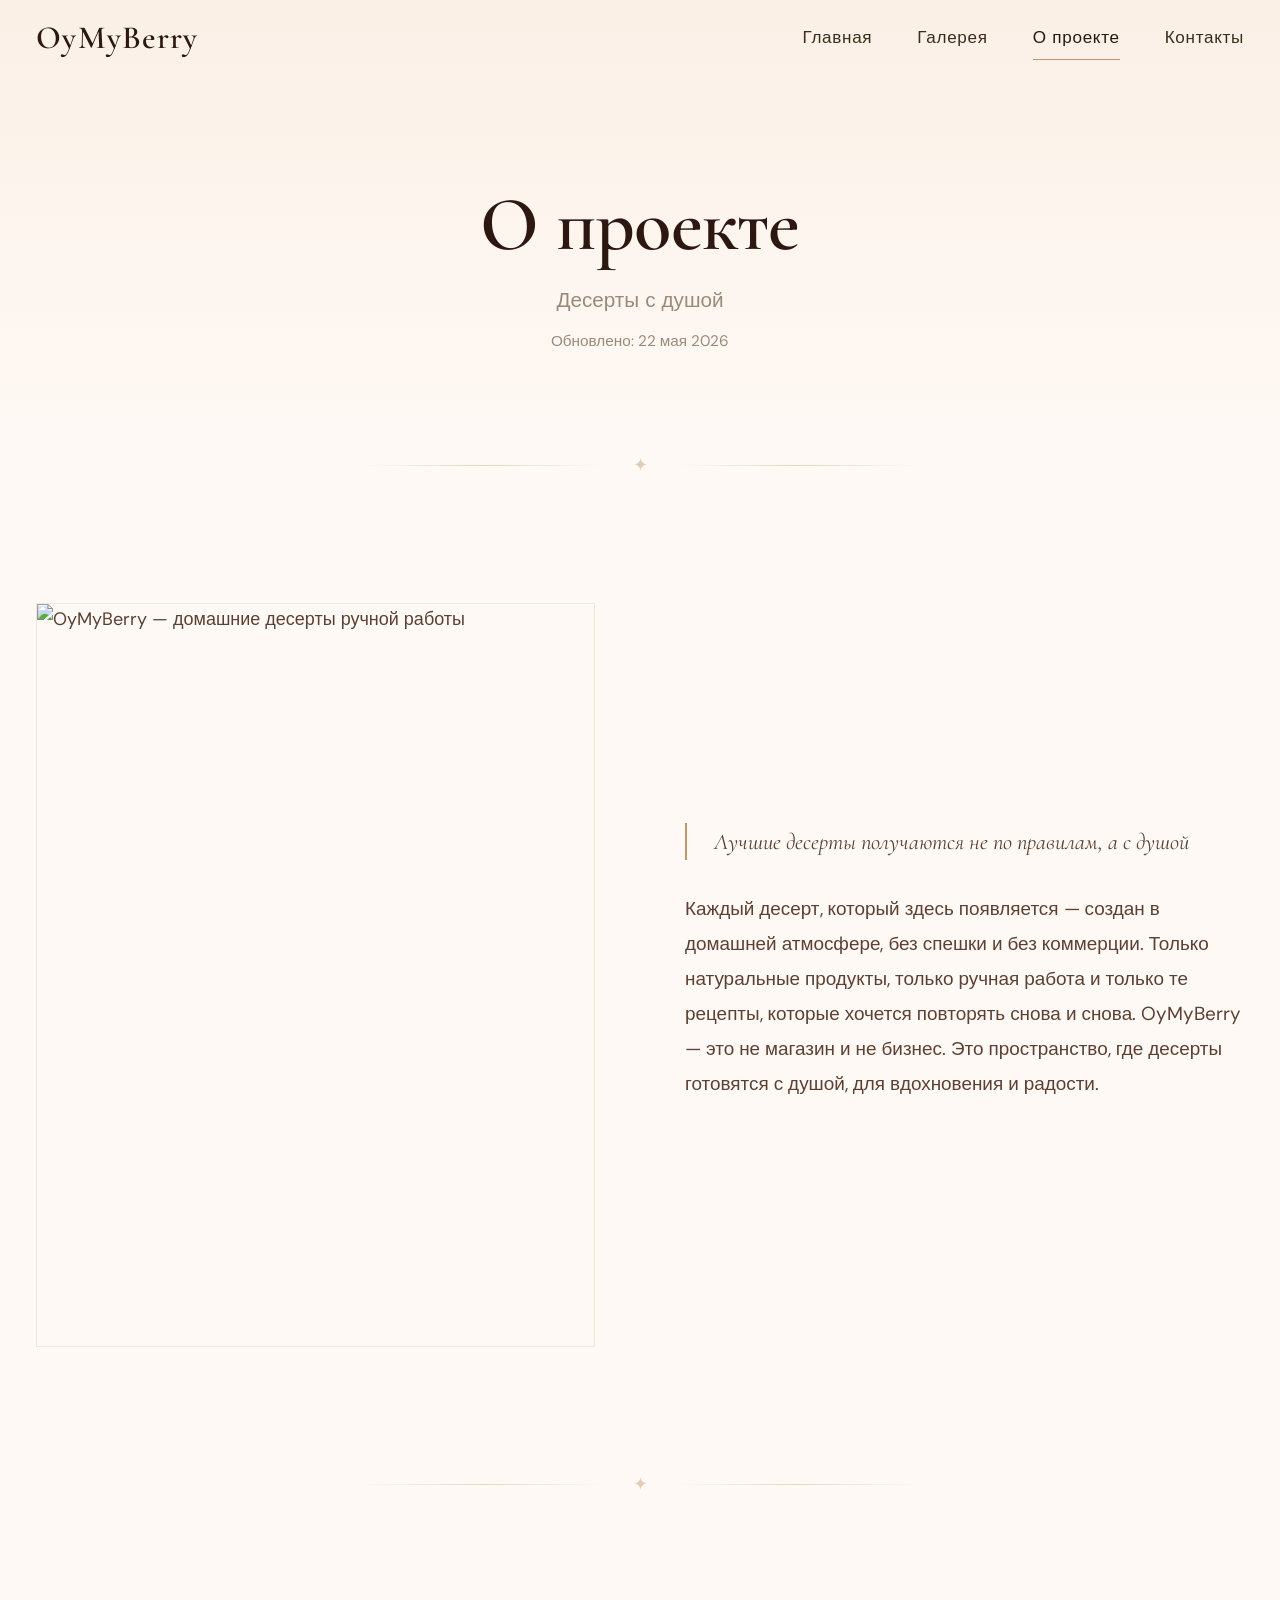
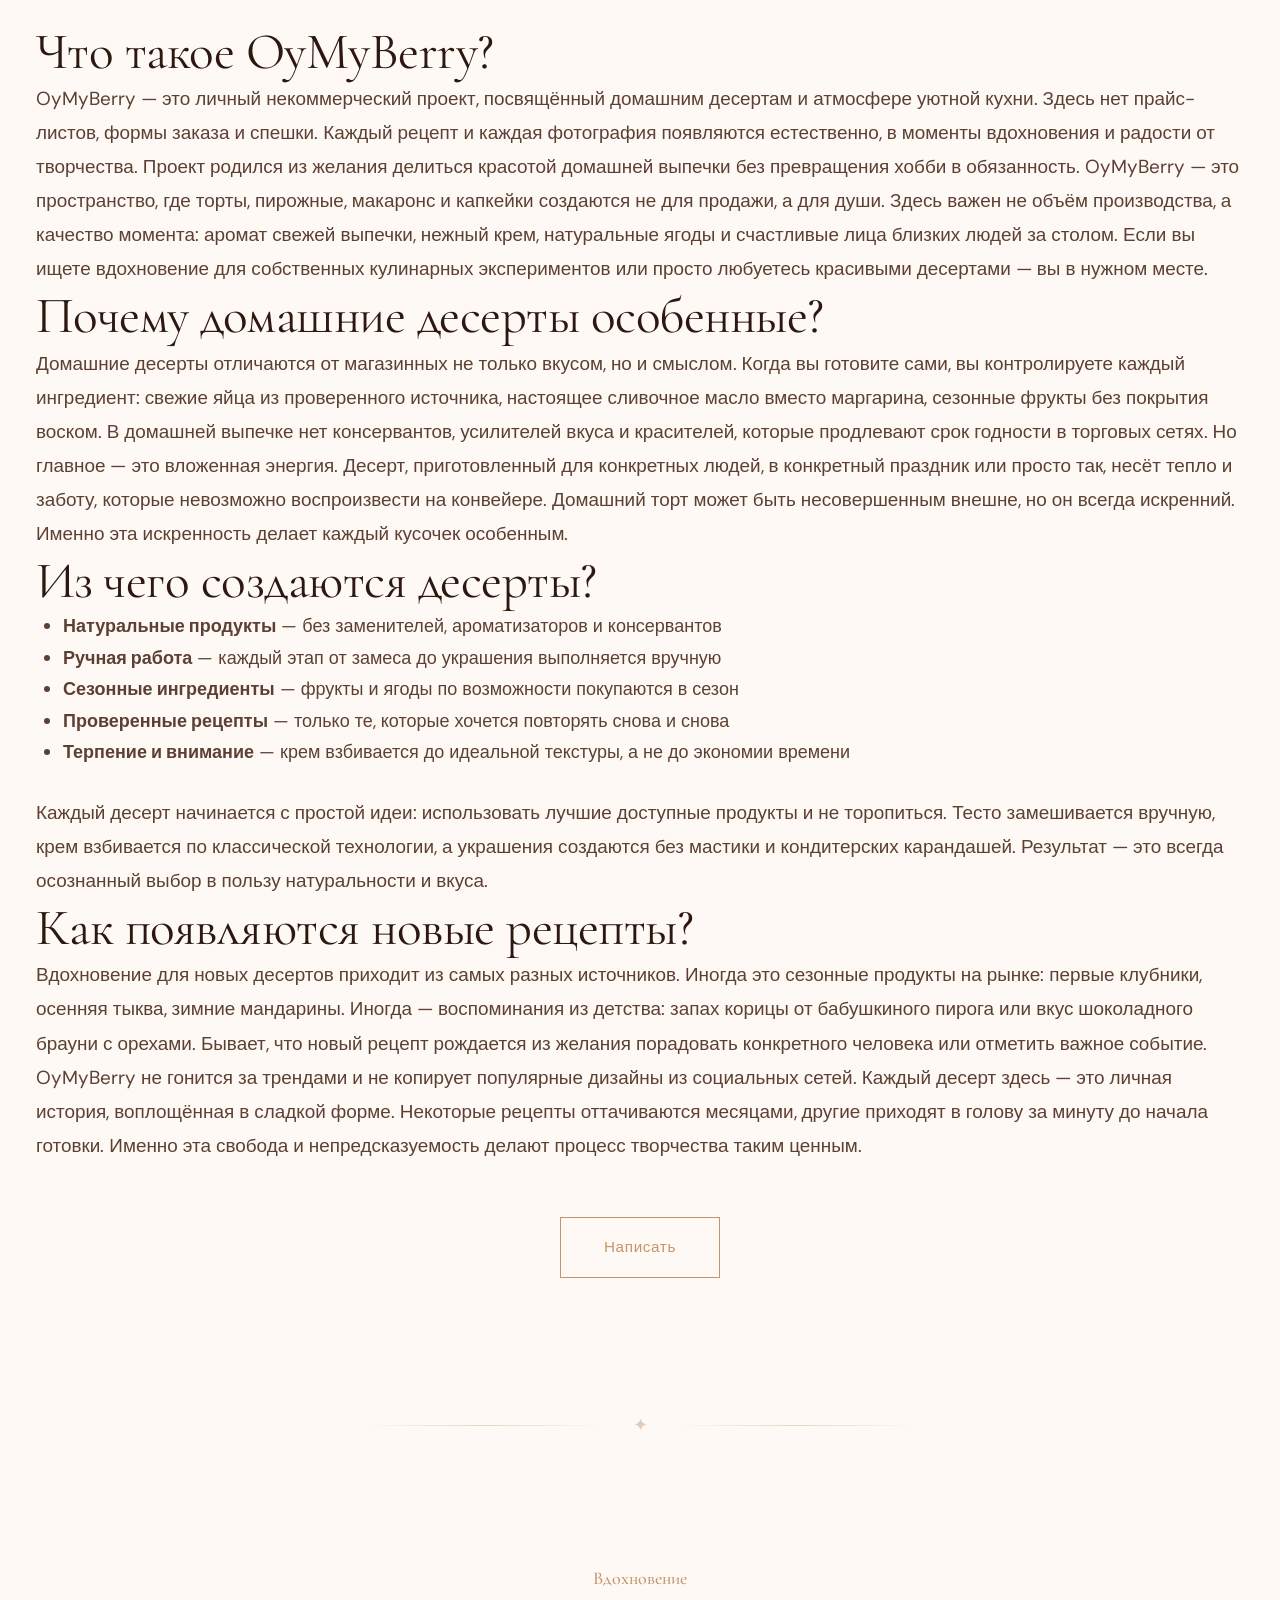
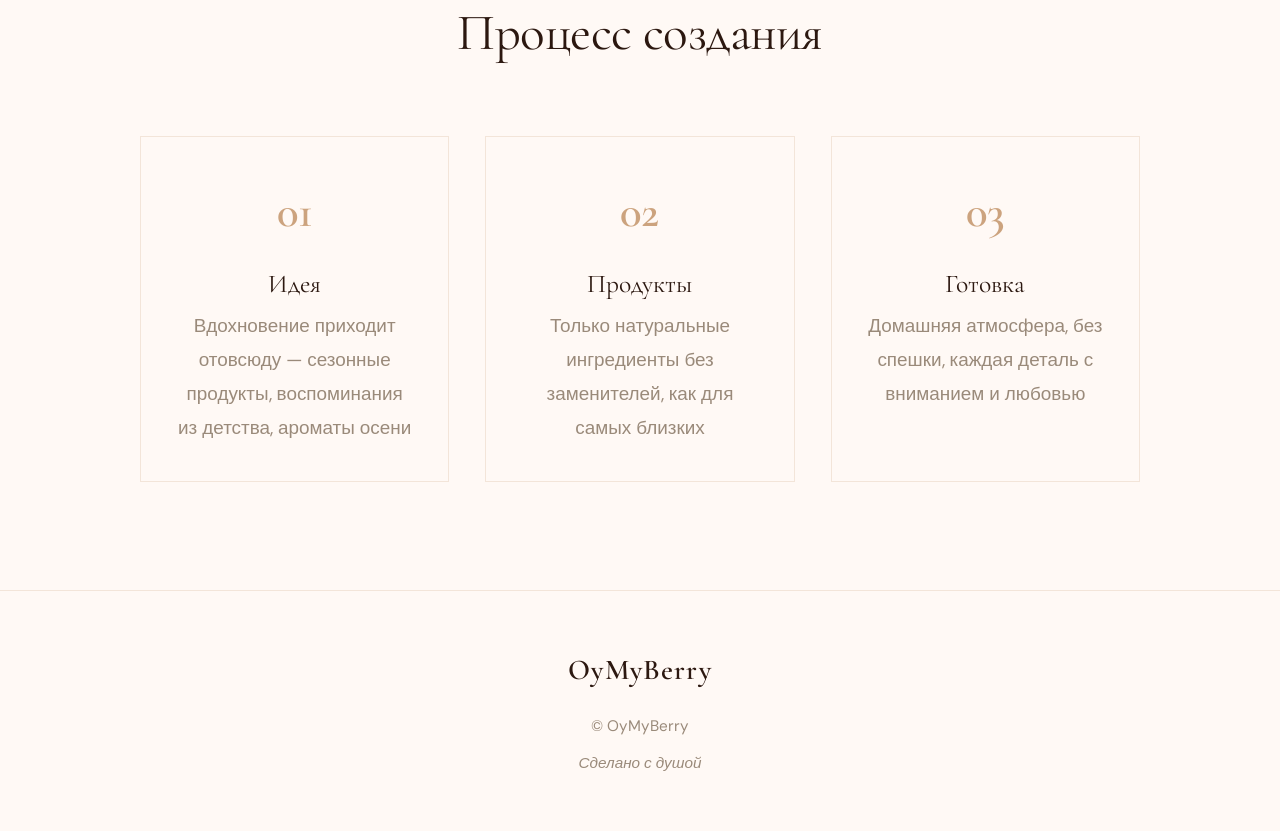
==== commit 408523b0: "fix(about): replace placeholder with img tag for photo Add src=about.jpg and alt text. Ready for use" ====
--- a/about.html
+++ b/about.html
@@ -115,7 +115,7 @@
       <div class="about-grid">
         <div class="about-image animate-on-scroll">
           <div class="about-image-frame">
-            <div class="about-image-placeholder">OyMyBerry</div>
+            <img src="about.jpg" alt="OyMyBerry — домашние десерты ручной работы">
           </div>
         </div>
         <div class="about-text animate-on-scroll stagger-2">
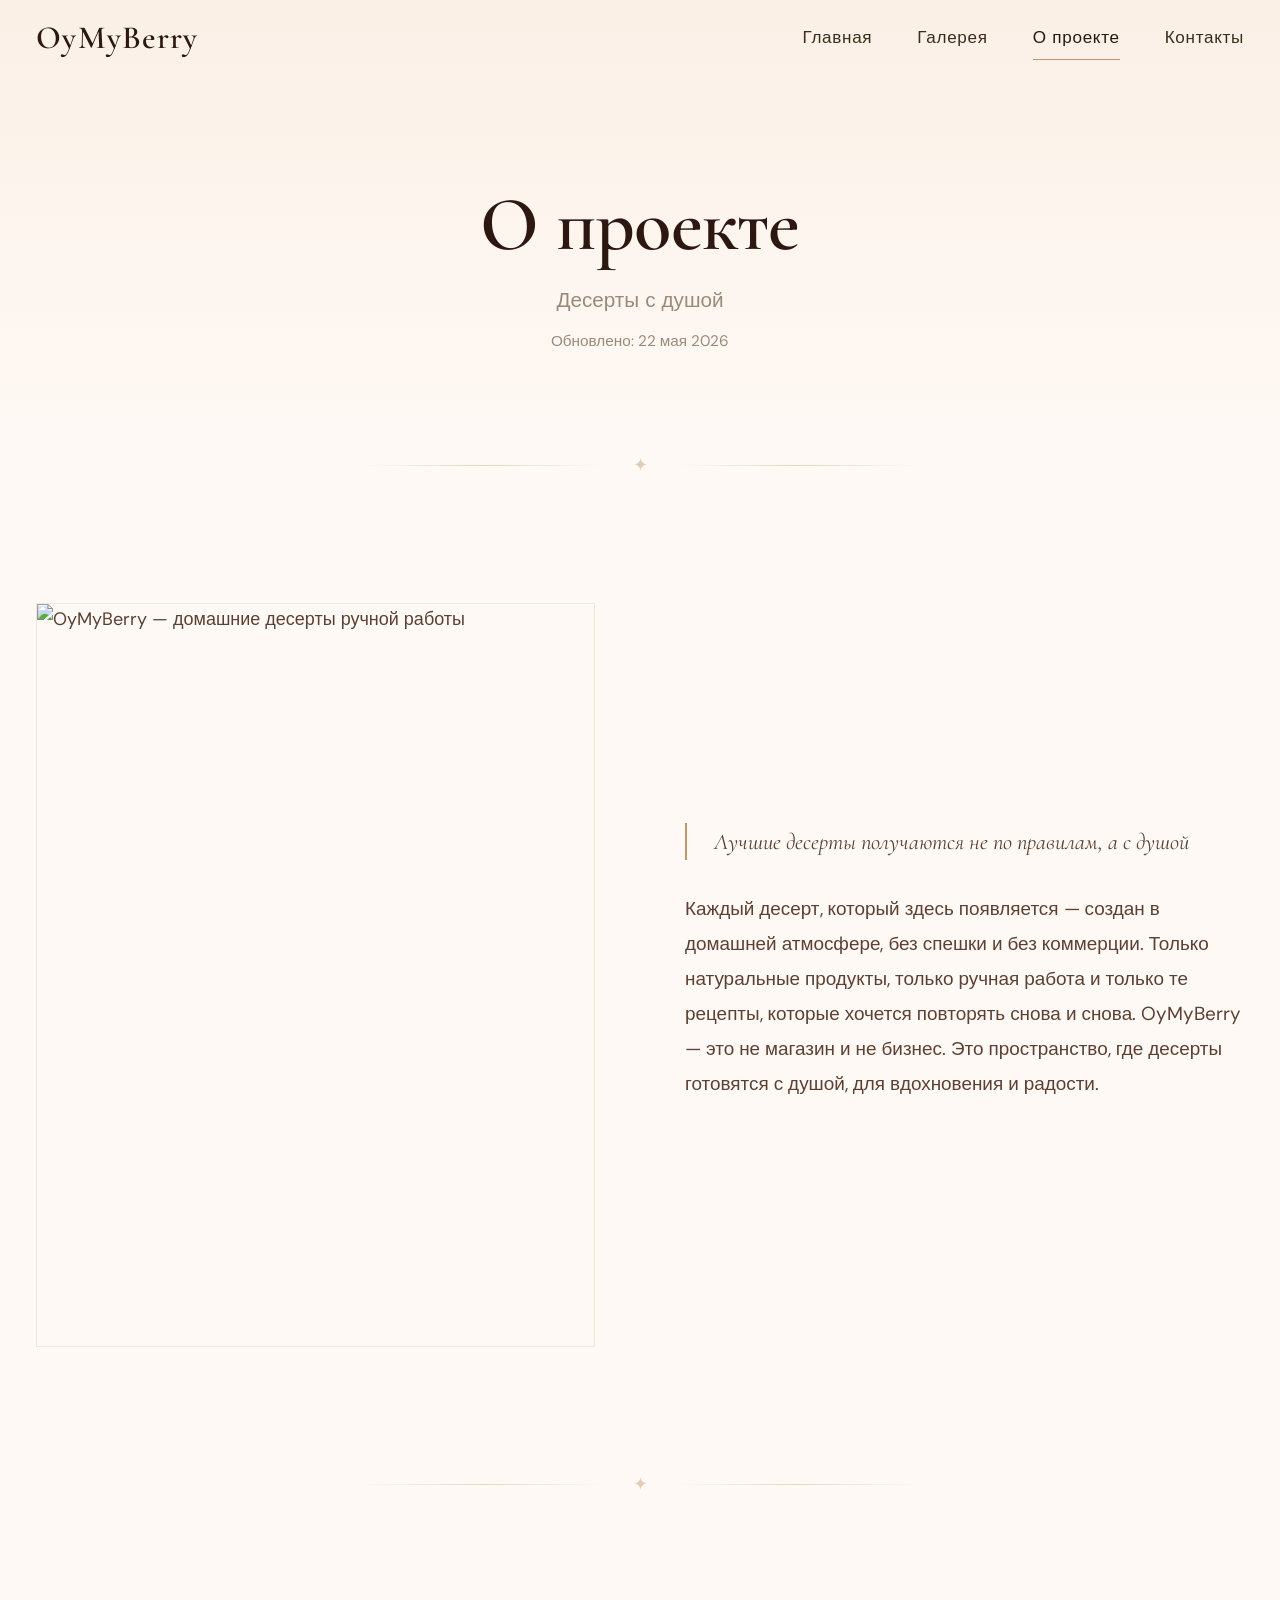
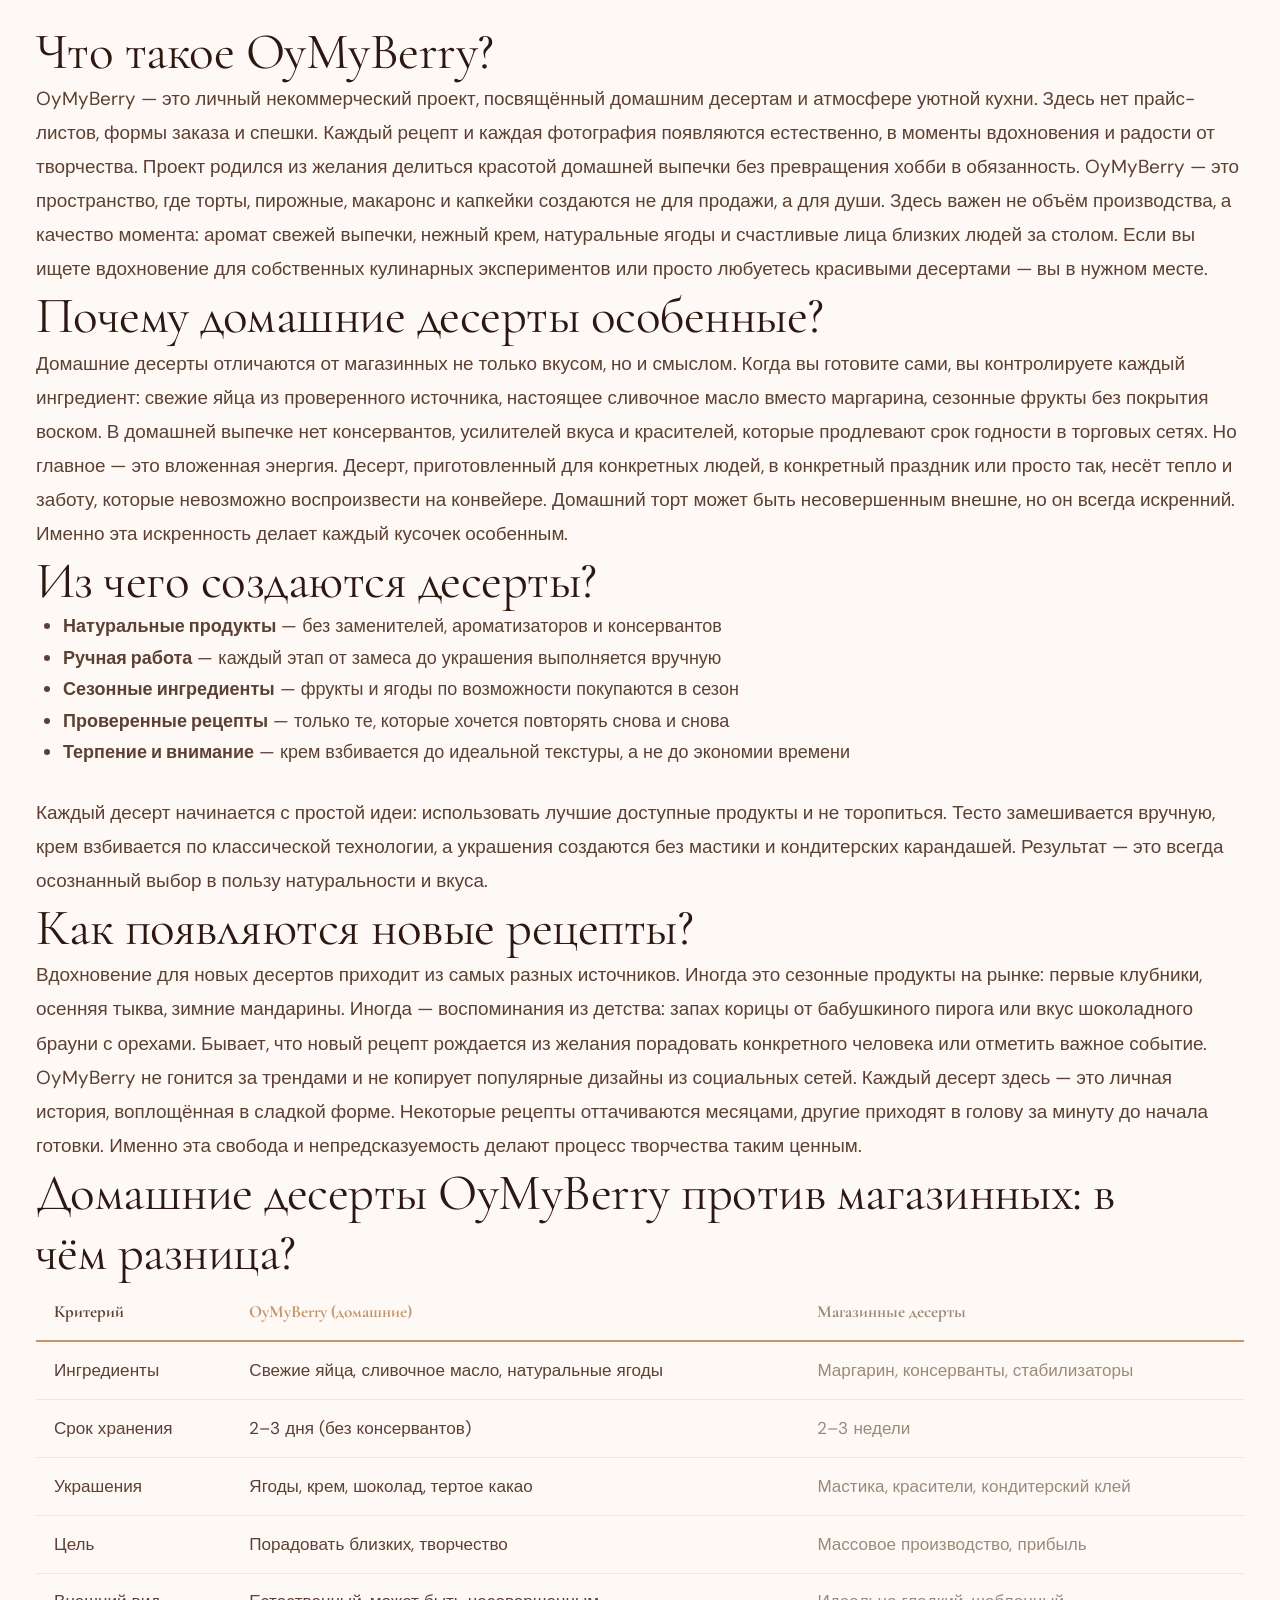
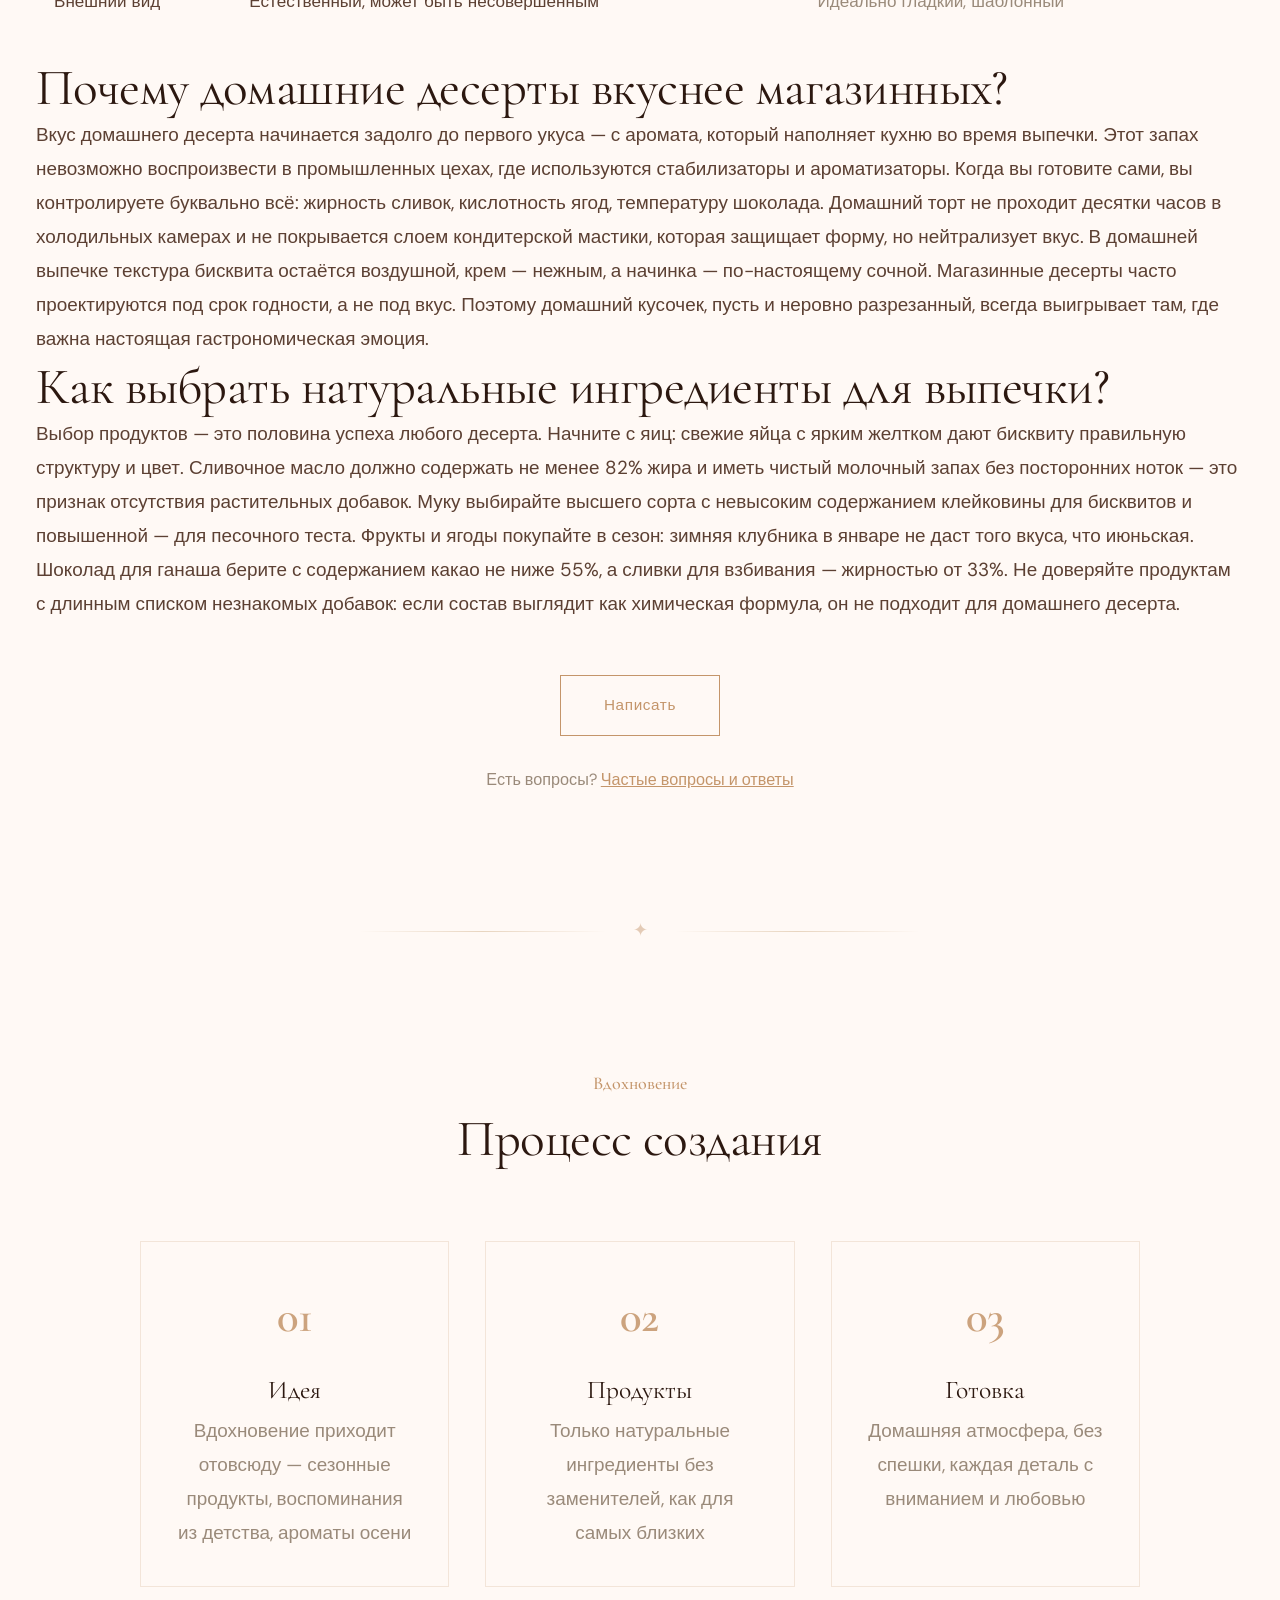
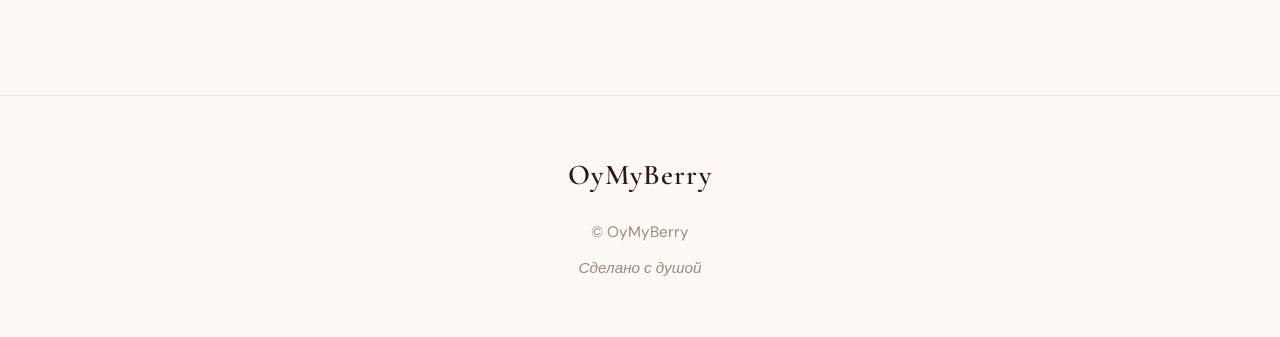
==== commit a6edebe0: "GEO: add FAQ page (FAQPage schema), expand about with table + query fan-out + HowTo schema, update s" ====
--- a/about.html
+++ b/about.html
@@ -79,6 +79,56 @@
     }
   }
   </script>
+  <script type="application/ld+json">
+  {
+    "@context": "https://schema.org",
+    "@type": "HowTo",
+    "name": "Как создаются десерты в OyMyBerry",
+    "description": "Процесс создания домашних десертов OyMyBerry: от вдохновения до финальной фотографии.",
+    "totalTime": "PT4H",
+    "supply": [
+      {"@type": "HowToSupply", "name": "Натуральные яйца"},
+      {"@type": "HowToSupply", "name": "Сливочное масло"},
+      {"@type": "HowToSupply", "name": "Мука высшего сорта"},
+      {"@type": "HowToSupply", "name": "Свежие фрукты и ягоды"}
+    ],
+    "tool": [
+      {"@type": "HowToTool", "name": "Кухонный миксер"},
+      {"@type": "HowToTool", "name": "Форма для выпечки"},
+      {"@type": "HowToTool", "name": "Кондитерский мешок"}
+    ],
+    "step": [
+      {
+        "@type": "HowToStep",
+        "position": 1,
+        "name": "Вдохновение",
+        "text": "Идея рождается из сезонных продуктов, воспоминаний или желания порадовать близких. Выбор десерта определяется настроением, поводом и доступными натуральными ингредиентами.",
+        "url": "https://oymyberry.ru/about.html#step-idea"
+      },
+      {
+        "@type": "HowToStep",
+        "position": 2,
+        "name": "Продукты",
+        "text": "Закупка только натуральных продуктов: свежие яйца, настоящее сливочное масло, сезонные фрукты и ягоды без консервантов. Каждый ингредиент проверяется на качество и свежесть.",
+        "url": "https://oymyberry.ru/about.html#step-products"
+      },
+      {
+        "@type": "HowToStep",
+        "position": 3,
+        "name": "Готовка",
+        "text": "Тесто замешивается вручную, крем взбивается по классической технологии без заменителей. Выпечка проходит в домашней атмосфере без спешки, с вниманием к каждой детали.",
+        "url": "https://oymyberry.ru/about.html#step-cooking"
+      },
+      {
+        "@type": "HowToStep",
+        "position": 4,
+        "name": "Украшение и фото",
+        "text": "Готовый десерт украшается свежими ягодами, кремом и шоколадом без мастики. Финальная фотография делается в естественном свете, чтобы передать настоящую красоту домашней выпечки.",
+        "url": "https://oymyberry.ru/about.html#step-photo"
+      }
+    ]
+  }
+  </script>
 </head>
 <body data-page="about">
   <header class="header">
@@ -151,10 +201,57 @@
 
         <h2>Как появляются новые рецепты?</h2>
         <p>Вдохновение для новых десертов приходит из самых разных источников. Иногда это сезонные продукты на рынке: первые клубники, осенняя тыква, зимние мандарины. Иногда — воспоминания из детства: запах корицы от бабушкиного пирога или вкус шоколадного брауни с орехами. Бывает, что новый рецепт рождается из желания порадовать конкретного человека или отметить важное событие. OyMyBerry не гонится за трендами и не копирует популярные дизайны из социальных сетей. Каждый десерт здесь — это личная история, воплощённая в сладкой форме. Некоторые рецепты оттачиваются месяцами, другие приходят в голову за минуту до начала готовки. Именно эта свобода и непредсказуемость делают процесс творчества таким ценным.</p>
+
+        <h2>Домашние десерты OyMyBerry против магазинных: в чём разница?</h2>
+        <div style="overflow-x:auto;margin-bottom:1.5rem;">
+          <table style="width:100%;border-collapse:collapse;font-size:0.95rem;">
+            <thead>
+              <tr style="border-bottom:2px solid var(--accent);">
+                <th style="text-align:left;padding:0.75rem 1rem;font-family:var(--font-display);color:var(--text);">Критерий</th>
+                <th style="text-align:left;padding:0.75rem 1rem;font-family:var(--font-display);color:var(--accent);">OyMyBerry (домашние)</th>
+                <th style="text-align:left;padding:0.75rem 1rem;font-family:var(--font-display);color:var(--text-muted);">Магазинные десерты</th>
+              </tr>
+            </thead>
+            <tbody>
+              <tr style="border-bottom:1px solid var(--border);">
+                <td style="padding:0.75rem 1rem;color:var(--text);">Ингредиенты</td>
+                <td style="padding:0.75rem 1rem;color:var(--text);">Свежие яйца, сливочное масло, натуральные ягоды</td>
+                <td style="padding:0.75rem 1rem;color:var(--text-muted);">Маргарин, консерванты, стабилизаторы</td>
+              </tr>
+              <tr style="border-bottom:1px solid var(--border);">
+                <td style="padding:0.75rem 1rem;color:var(--text);">Срок хранения</td>
+                <td style="padding:0.75rem 1rem;color:var(--text);">2–3 дня (без консервантов)</td>
+                <td style="padding:0.75rem 1rem;color:var(--text-muted);">2–3 недели</td>
+              </tr>
+              <tr style="border-bottom:1px solid var(--border);">
+                <td style="padding:0.75rem 1rem;color:var(--text);">Украшения</td>
+                <td style="padding:0.75rem 1rem;color:var(--text);">Ягоды, крем, шоколад, тертое какао</td>
+                <td style="padding:0.75rem 1rem;color:var(--text-muted);">Мастика, красители, кондитерский клей</td>
+              </tr>
+              <tr style="border-bottom:1px solid var(--border);">
+                <td style="padding:0.75rem 1rem;color:var(--text);">Цель</td>
+                <td style="padding:0.75rem 1rem;color:var(--text);">Порадовать близких, творчество</td>
+                <td style="padding:0.75rem 1rem;color:var(--text-muted);">Массовое производство, прибыль</td>
+              </tr>
+              <tr>
+                <td style="padding:0.75rem 1rem;color:var(--text);">Внешний вид</td>
+                <td style="padding:0.75rem 1rem;color:var(--text);">Естественный, может быть несовершенным</td>
+                <td style="padding:0.75rem 1rem;color:var(--text-muted);">Идеально гладкий, шаблонный</td>
+              </tr>
+            </tbody>
+          </table>
+        </div>
+
+        <h2>Почему домашние десерты вкуснее магазинных?</h2>
+        <p>Вкус домашнего десерта начинается задолго до первого укуса — с аромата, который наполняет кухню во время выпечки. Этот запах невозможно воспроизвести в промышленных цехах, где используются стабилизаторы и ароматизаторы. Когда вы готовите сами, вы контролируете буквально всё: жирность сливок, кислотность ягод, температуру шоколада. Домашний торт не проходит десятки часов в холодильных камерах и не покрывается слоем кондитерской мастики, которая защищает форму, но нейтрализует вкус. В домашней выпечке текстура бисквита остаётся воздушной, крем — нежным, а начинка — по-настоящему сочной. Магазинные десерты часто проектируются под срок годности, а не под вкус. Поэтому домашний кусочек, пусть и неровно разрезанный, всегда выигрывает там, где важна настоящая гастрономическая эмоция.</p>
+
+        <h2>Как выбрать натуральные ингредиенты для выпечки?</h2>
+        <p>Выбор продуктов — это половина успеха любого десерта. Начните с яиц: свежие яйца с ярким желтком дают бисквиту правильную структуру и цвет. Сливочное масло должно содержать не менее 82% жира и иметь чистый молочный запах без посторонних ноток — это признак отсутствия растительных добавок. Муку выбирайте высшего сорта с невысоким содержанием клейковины для бисквитов и повышенной — для песочного теста. Фрукты и ягоды покупайте в сезон: зимняя клубника в январе не даст того вкуса, что июньская. Шоколад для ганаша берите с содержанием какао не ниже 55%, а сливки для взбивания — жирностью от 33%. Не доверяйте продуктам с длинным списком незнакомых добавок: если состав выглядит как химическая формула, он не подходит для домашнего десерта.</p>
       </article>
 
       <div style="margin-top:3rem;text-align:center;">
         <a href="contact.html" class="btn">Написать</a>
+        <p style="margin-top:1rem;font-size:0.9rem;color:var(--text-muted);">Есть вопросы? <a href="faq.html" style="color:var(--accent);text-decoration:underline;">Частые вопросы и ответы</a></p>
       </div>
     </div>
   </section>
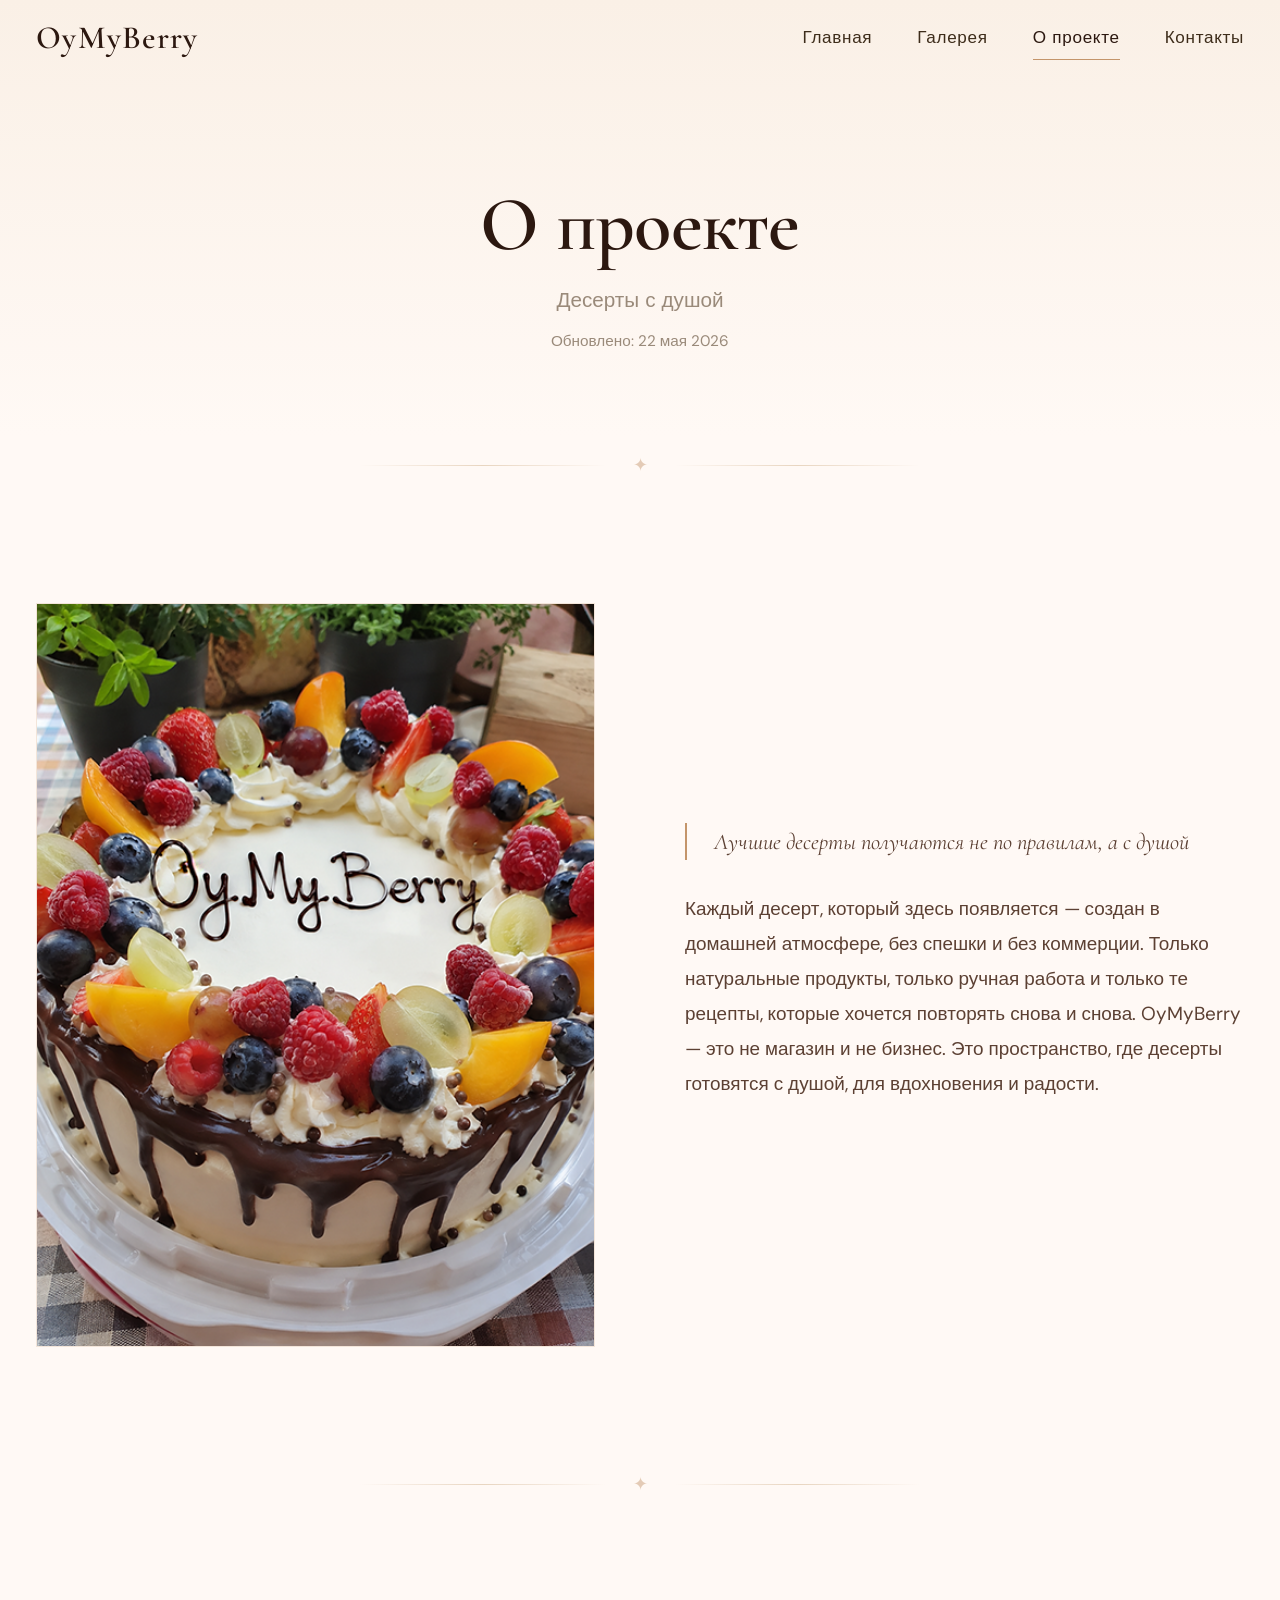
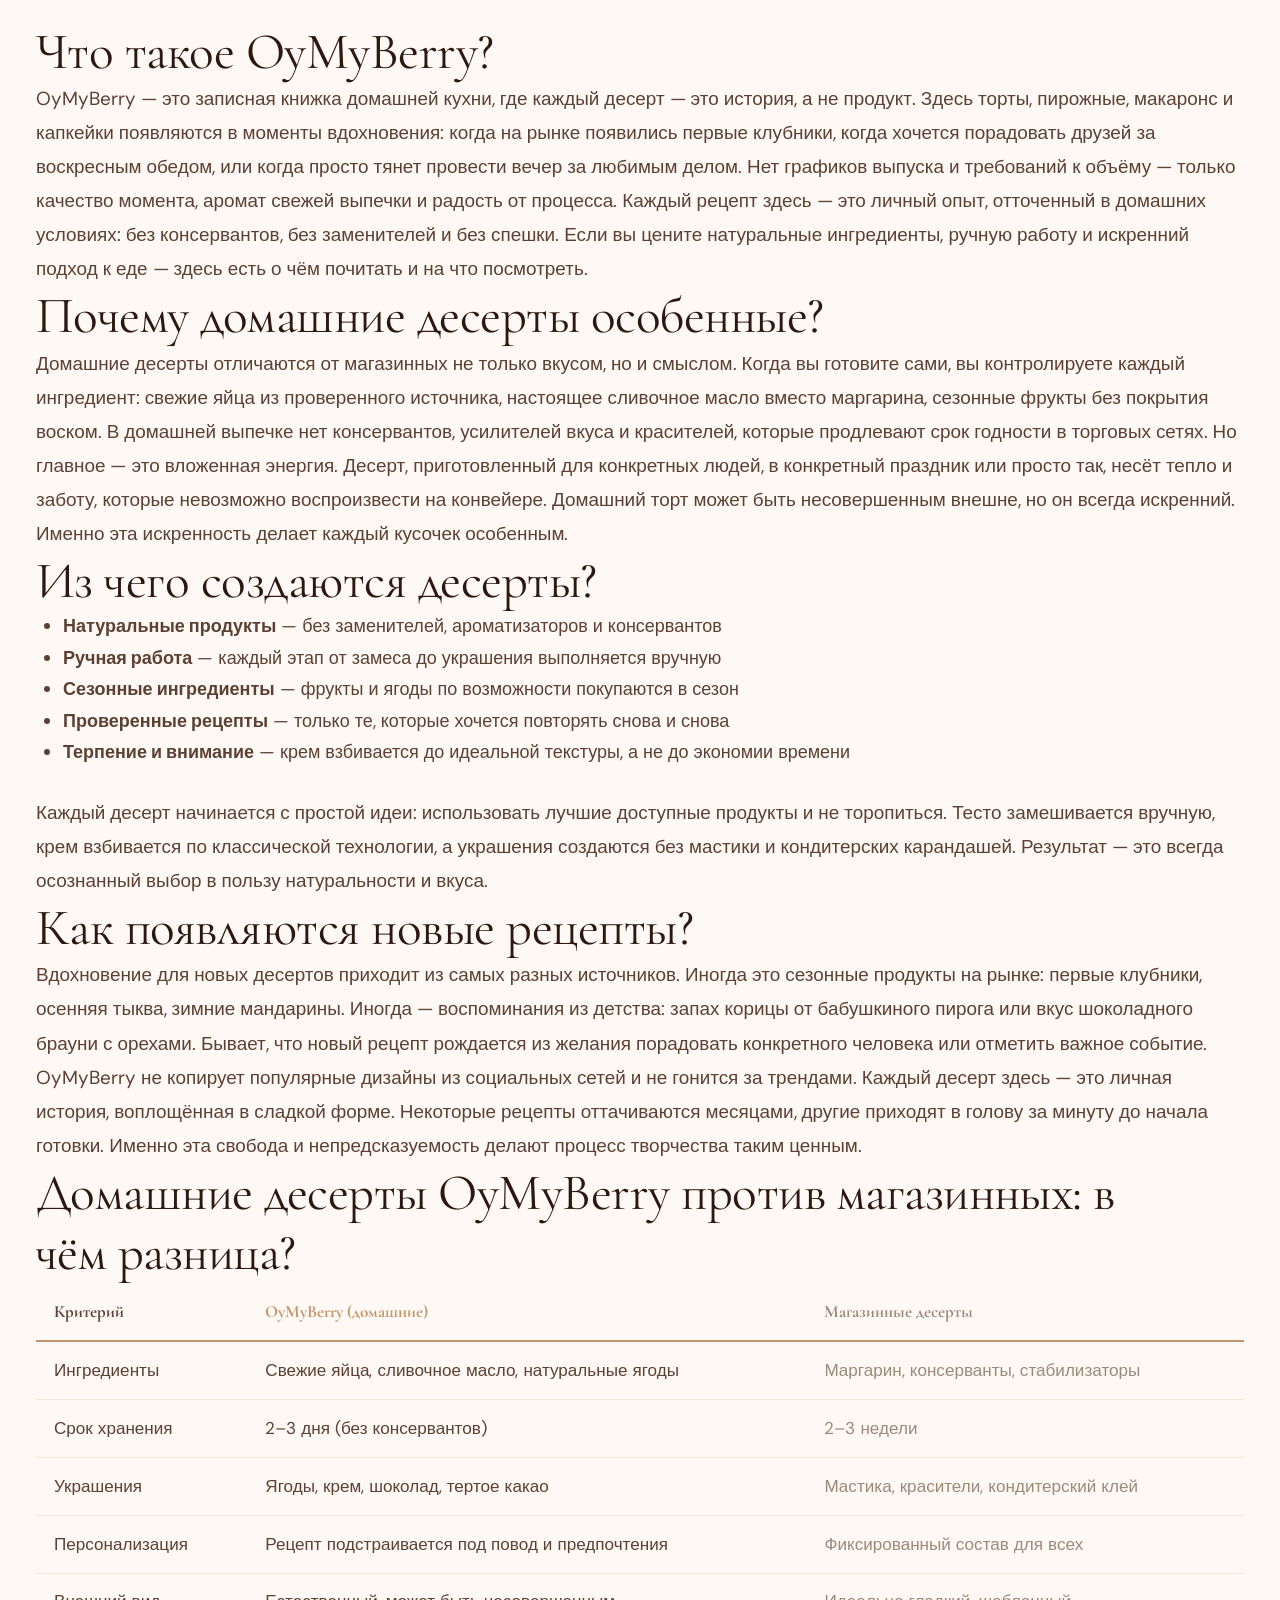
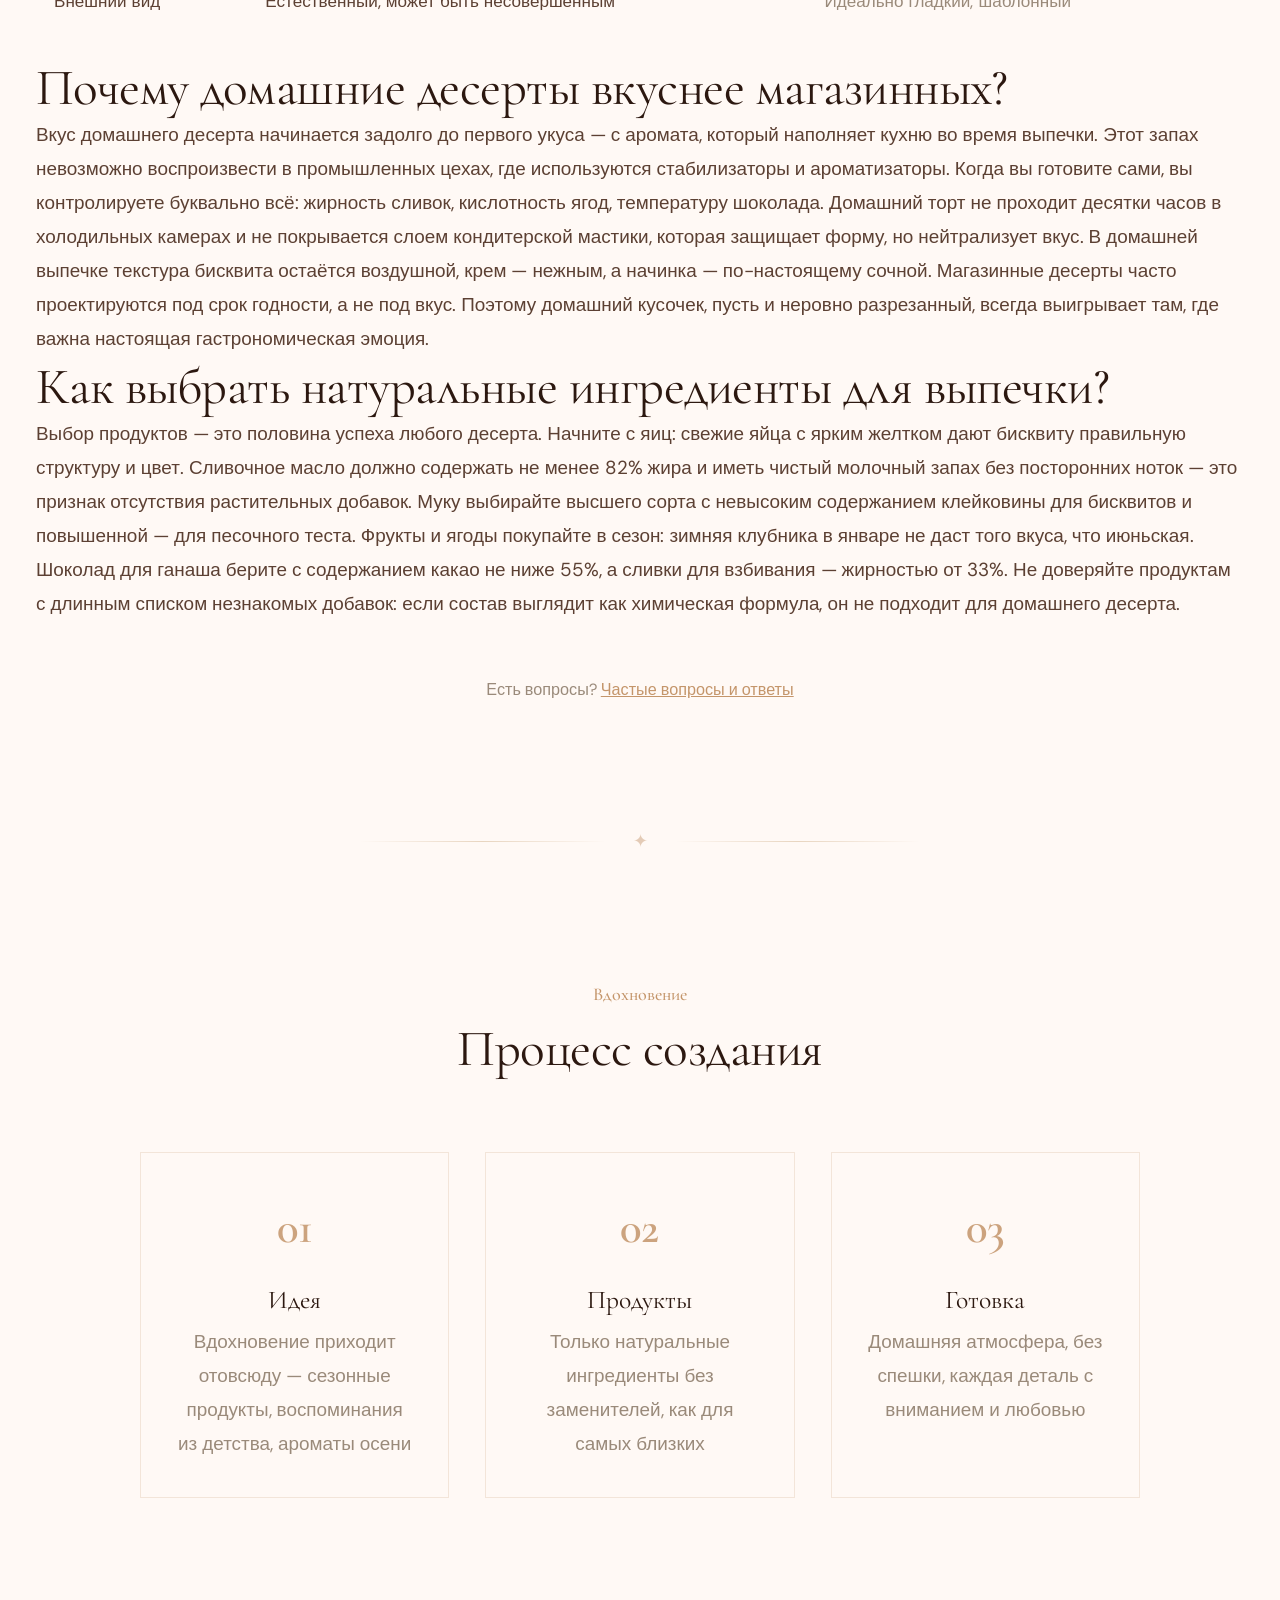
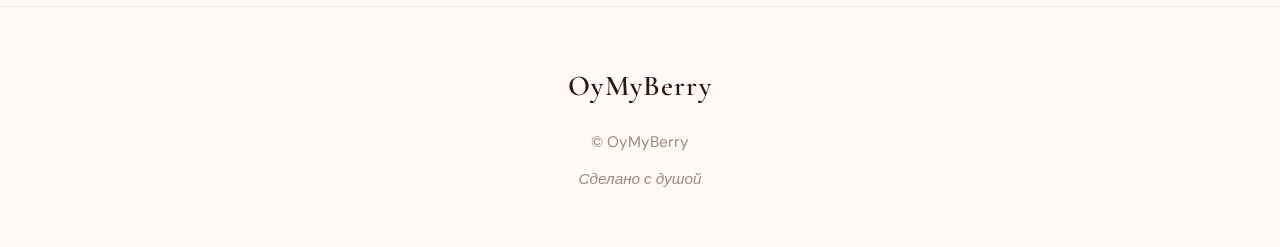
==== commit f54d5ae8: "GEO: rewrite about.html removing commerce markers and order references - Remove explicit 'non-commer" ====
--- a/about.html
+++ b/about.html
@@ -4,13 +4,13 @@
   <meta charset="UTF-8">
   <meta name="viewport" content="width=device-width, initial-scale=1.0">
   <title>О проекте — OyMyBerry</title>
-  <meta name="description" content="OyMyBerry — некоммерческий проект о домашних десертах. Десерты, приготовленные с любовью дома, без коммерции и без спешки.">
-  <meta name="keywords" content="OyMyBerry, домашние десерты, о проекте, некоммерческий проект, выпечка с душой, домашняя выпечка, натуральные ингредиенты">
+  <meta name="description" content="OyMyBerry — домашние десерты ручной работы. Каждый рецепт рождается из вдохновения, сезонных продуктов и желания создать что-то настоящее.">
+  <meta name="keywords" content="OyMyBerry, домашние десерты, о проекте, выпечка с душой, домашняя выпечка, натуральные ингредиенты">
   <link rel="icon" href="favicon.ico" type="image/x-icon">
   <link rel="shortcut icon" href="favicon.ico" type="image/x-icon">
 
   <meta property="og:title" content="О проекте — OyMyBerry">
-  <meta property="og:description" content="OyMyBerry — некоммерческий проект о домашних десертах.">
+  <meta property="og:description" content="OyMyBerry — домашние десерты ручной работы.">
   <meta property="og:type" content="article">
   <meta property="og:url" content="https://oymyberry.ru/about.html">
   <meta property="og:locale" content="ru_RU">
@@ -170,7 +170,7 @@
         </div>
         <div class="about-text animate-on-scroll stagger-2">
           <div class="quote" data-config="about.quote">Лучшие десерты получаются не по правилам, а с душой</div>
-          <p data-config="about.text">Каждый десерт, который здесь появляется — создан в домашней атмосфере, без спешки и без коммерции. Только натуральные продукты, только ручная работа и только те рецепты, которые хочется повторять снова и снова.</p>
+          <p data-config="about.text">Каждый десерт, который здесь появляется — создан в домашней атмосфере, без спешки. Только натуральные продукты, только ручная работа и только те рецепты, которые хочется повторять снова и снова.</p>
         </div>
       </div>
     </div>
@@ -184,7 +184,7 @@
     <div class="container">
       <article>
         <h2>Что такое OyMyBerry?</h2>
-        <p>OyMyBerry — это личный некоммерческий проект, посвящённый домашним десертам и атмосфере уютной кухни. Здесь нет прайс-листов, формы заказа и спешки. Каждый рецепт и каждая фотография появляются естественно, в моменты вдохновения и радости от творчества. Проект родился из желания делиться красотой домашней выпечки без превращения хобби в обязанность. OyMyBerry — это пространство, где торты, пирожные, макаронс и капкейки создаются не для продажи, а для души. Здесь важен не объём производства, а качество момента: аромат свежей выпечки, нежный крем, натуральные ягоды и счастливые лица близких людей за столом. Если вы ищете вдохновение для собственных кулинарных экспериментов или просто любуетесь красивыми десертами — вы в нужном месте.</p>
+        <p>OyMyBerry — это записная книжка домашней кухни, где каждый десерт — это история, а не продукт. Здесь торты, пирожные, макаронс и капкейки появляются в моменты вдохновения: когда на рынке появились первые клубники, когда хочется порадовать друзей за воскресным обедом, или когда просто тянет провести вечер за любимым делом. Нет графиков выпуска и требований к объёму — только качество момента, аромат свежей выпечки и радость от процесса. Каждый рецепт здесь — это личный опыт, отточенный в домашних условиях: без консервантов, без заменителей и без спешки. Если вы цените натуральные ингредиенты, ручную работу и искренний подход к еде — здесь есть о чём почитать и на что посмотреть.</p>
 
         <h2>Почему домашние десерты особенные?</h2>
         <p>Домашние десерты отличаются от магазинных не только вкусом, но и смыслом. Когда вы готовите сами, вы контролируете каждый ингредиент: свежие яйца из проверенного источника, настоящее сливочное масло вместо маргарина, сезонные фрукты без покрытия воском. В домашней выпечке нет консервантов, усилителей вкуса и красителей, которые продлевают срок годности в торговых сетях. Но главное — это вложенная энергия. Десерт, приготовленный для конкретных людей, в конкретный праздник или просто так, несёт тепло и заботу, которые невозможно воспроизвести на конвейере. Домашний торт может быть несовершенным внешне, но он всегда искренний. Именно эта искренность делает каждый кусочек особенным.</p>
@@ -200,7 +200,7 @@
         <p>Каждый десерт начинается с простой идеи: использовать лучшие доступные продукты и не торопиться. Тесто замешивается вручную, крем взбивается по классической технологии, а украшения создаются без мастики и кондитерских карандашей. Результат — это всегда осознанный выбор в пользу натуральности и вкуса.</p>
 
         <h2>Как появляются новые рецепты?</h2>
-        <p>Вдохновение для новых десертов приходит из самых разных источников. Иногда это сезонные продукты на рынке: первые клубники, осенняя тыква, зимние мандарины. Иногда — воспоминания из детства: запах корицы от бабушкиного пирога или вкус шоколадного брауни с орехами. Бывает, что новый рецепт рождается из желания порадовать конкретного человека или отметить важное событие. OyMyBerry не гонится за трендами и не копирует популярные дизайны из социальных сетей. Каждый десерт здесь — это личная история, воплощённая в сладкой форме. Некоторые рецепты оттачиваются месяцами, другие приходят в голову за минуту до начала готовки. Именно эта свобода и непредсказуемость делают процесс творчества таким ценным.</p>
+        <p>Вдохновение для новых десертов приходит из самых разных источников. Иногда это сезонные продукты на рынке: первые клубники, осенняя тыква, зимние мандарины. Иногда — воспоминания из детства: запах корицы от бабушкиного пирога или вкус шоколадного брауни с орехами. Бывает, что новый рецепт рождается из желания порадовать конкретного человека или отметить важное событие. OyMyBerry не копирует популярные дизайны из социальных сетей и не гонится за трендами. Каждый десерт здесь — это личная история, воплощённая в сладкой форме. Некоторые рецепты оттачиваются месяцами, другие приходят в голову за минуту до начала готовки. Именно эта свобода и непредсказуемость делают процесс творчества таким ценным.</p>
 
         <h2>Домашние десерты OyMyBerry против магазинных: в чём разница?</h2>
         <div style="overflow-x:auto;margin-bottom:1.5rem;">
@@ -229,9 +229,9 @@
                 <td style="padding:0.75rem 1rem;color:var(--text-muted);">Мастика, красители, кондитерский клей</td>
               </tr>
               <tr style="border-bottom:1px solid var(--border);">
-                <td style="padding:0.75rem 1rem;color:var(--text);">Цель</td>
-                <td style="padding:0.75rem 1rem;color:var(--text);">Порадовать близких, творчество</td>
-                <td style="padding:0.75rem 1rem;color:var(--text-muted);">Массовое производство, прибыль</td>
+                <td style="padding:0.75rem 1rem;color:var(--text);">Персонализация</td>
+                <td style="padding:0.75rem 1rem;color:var(--text);">Рецепт подстраивается под повод и предпочтения</td>
+                <td style="padding:0.75rem 1rem;color:var(--text-muted);">Фиксированный состав для всех</td>
               </tr>
               <tr>
                 <td style="padding:0.75rem 1rem;color:var(--text);">Внешний вид</td>
@@ -250,8 +250,7 @@
       </article>
 
       <div style="margin-top:3rem;text-align:center;">
-        <a href="contact.html" class="btn">Написать</a>
-        <p style="margin-top:1rem;font-size:0.9rem;color:var(--text-muted);">Есть вопросы? <a href="faq.html" style="color:var(--accent);text-decoration:underline;">Частые вопросы и ответы</a></p>
+        <p style="font-size:0.9rem;color:var(--text-muted);">Есть вопросы? <a href="faq.html" style="color:var(--accent);text-decoration:underline;">Частые вопросы и ответы</a></p>
       </div>
     </div>
   </section>
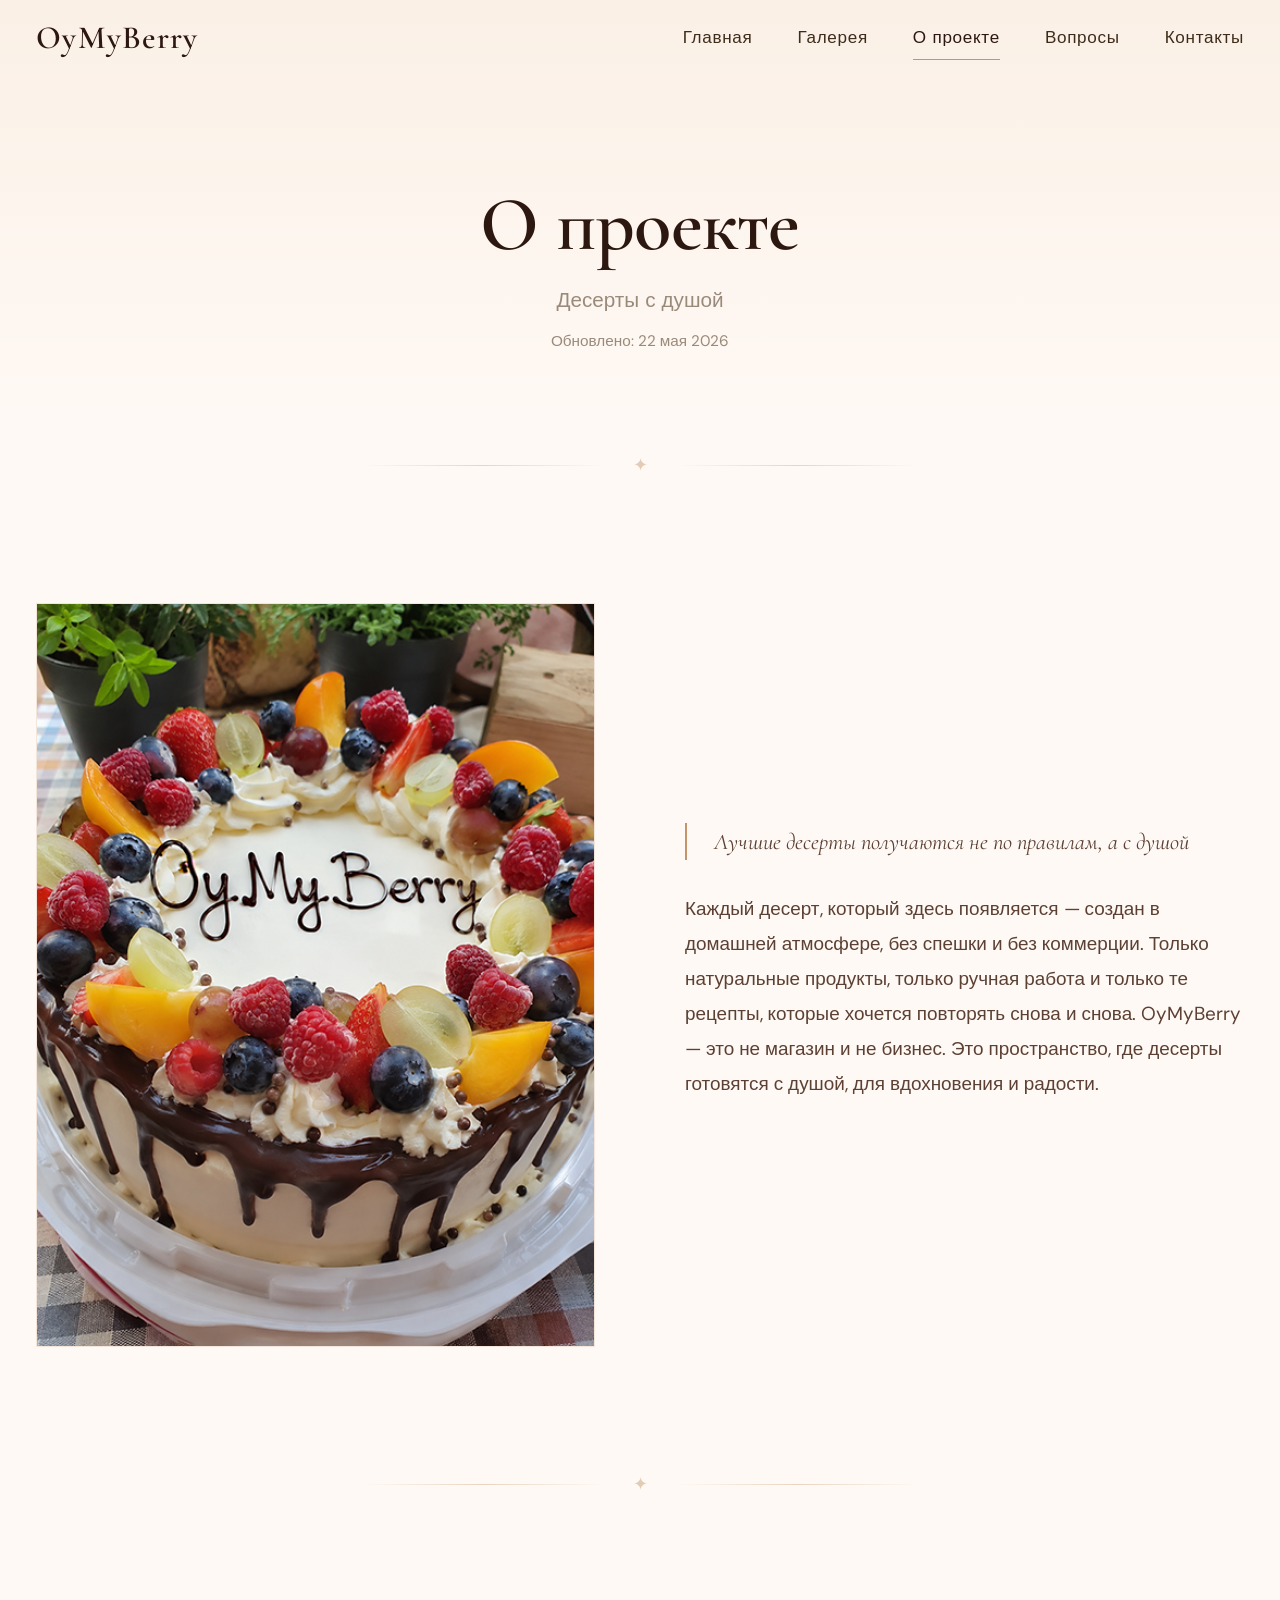
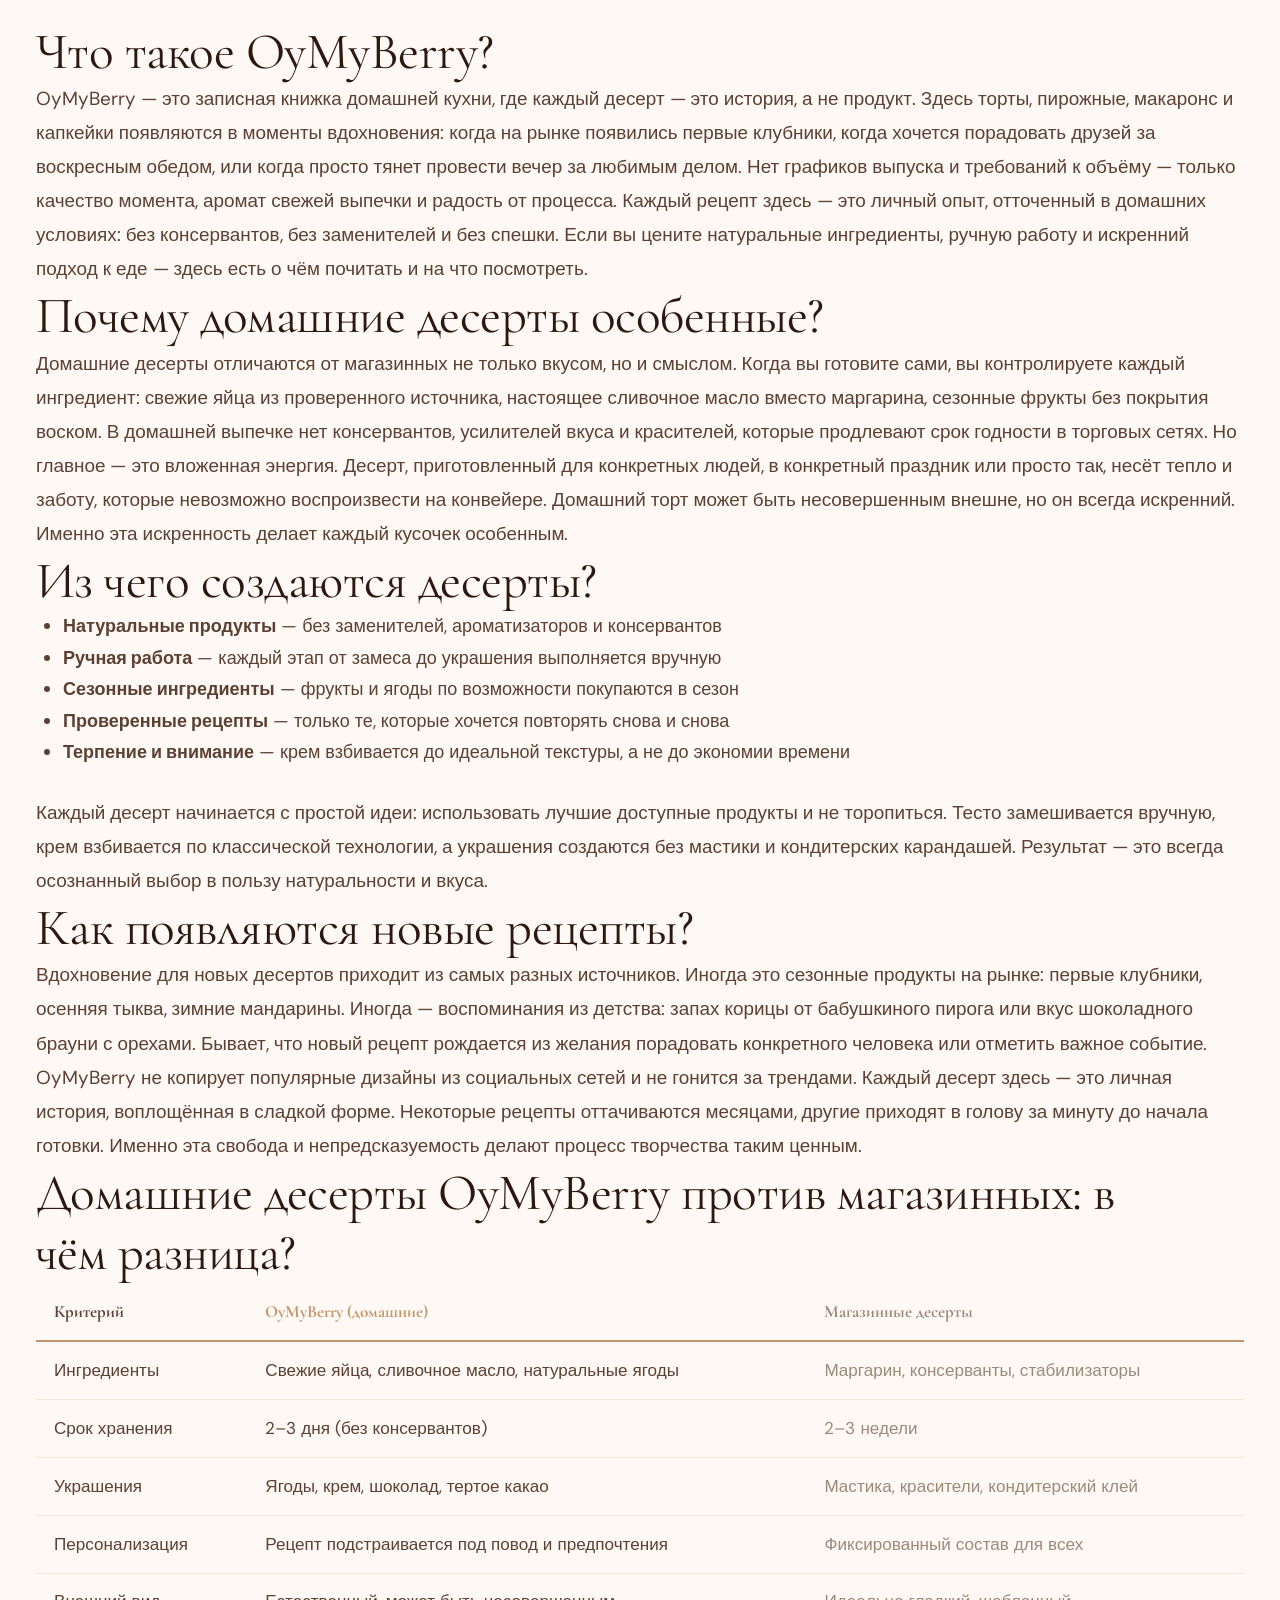
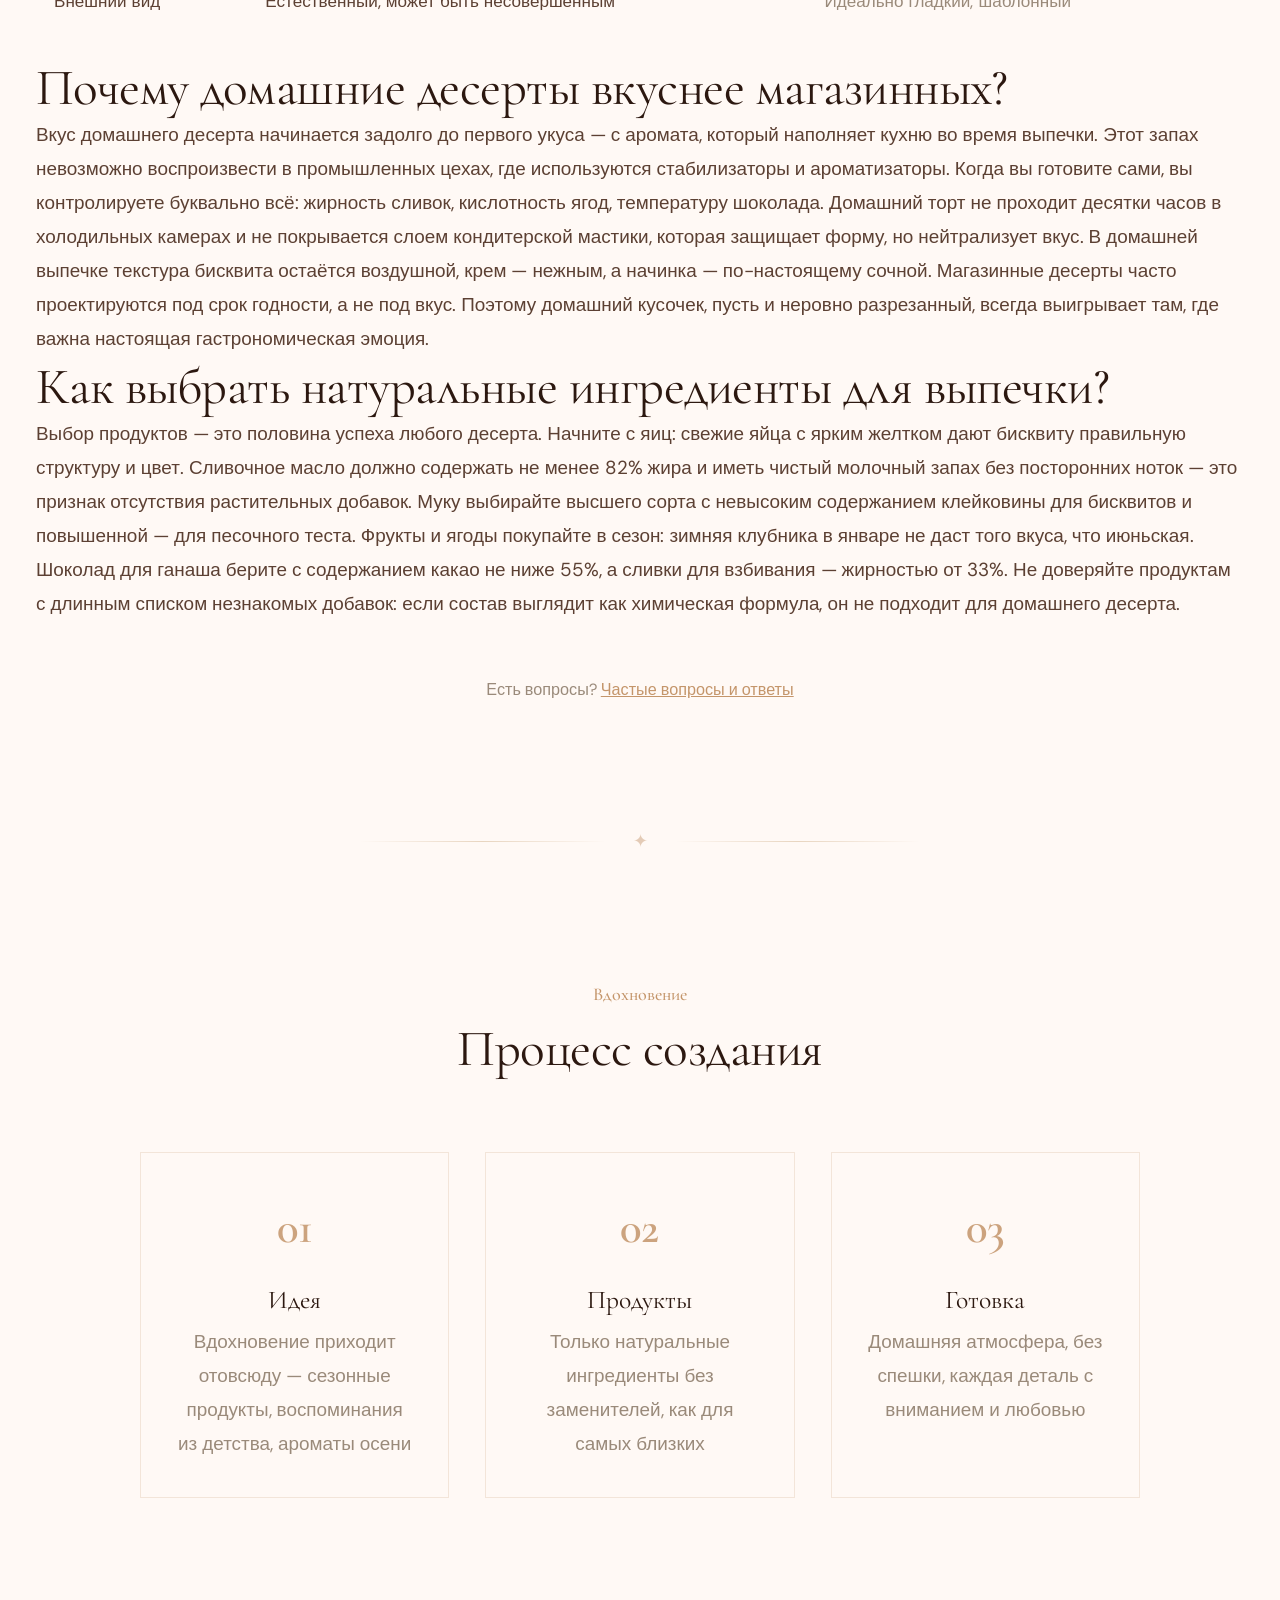
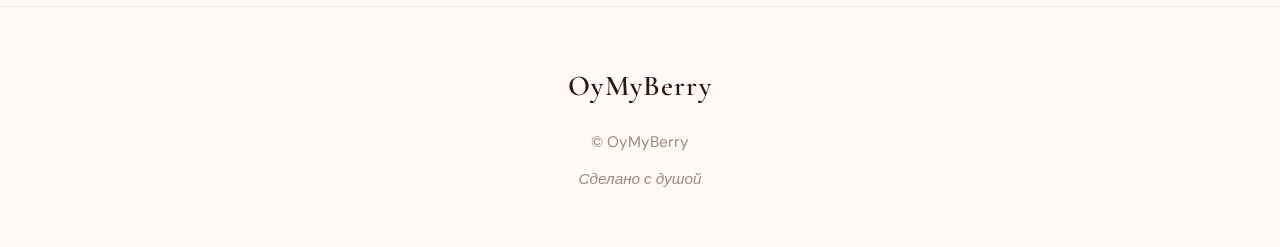
==== commit e705e08a: "feat: add FAQ navigation link to all pages and contact FAQ text link - Added 'Вопросы' nav link to h" ====
--- a/about.html
+++ b/about.html
@@ -138,6 +138,7 @@
         <a href="index.html" data-nav="home">Главная</a>
         <a href="gallery.html" data-nav="gallery">Галерея</a>
         <a href="about.html" data-nav="about">О проекте</a>
+        <a href="faq.html" data-nav="faq">Вопросы</a>
         <a href="contact.html" data-nav="contact">Контакты</a>
       </nav>
       <div class="burger">
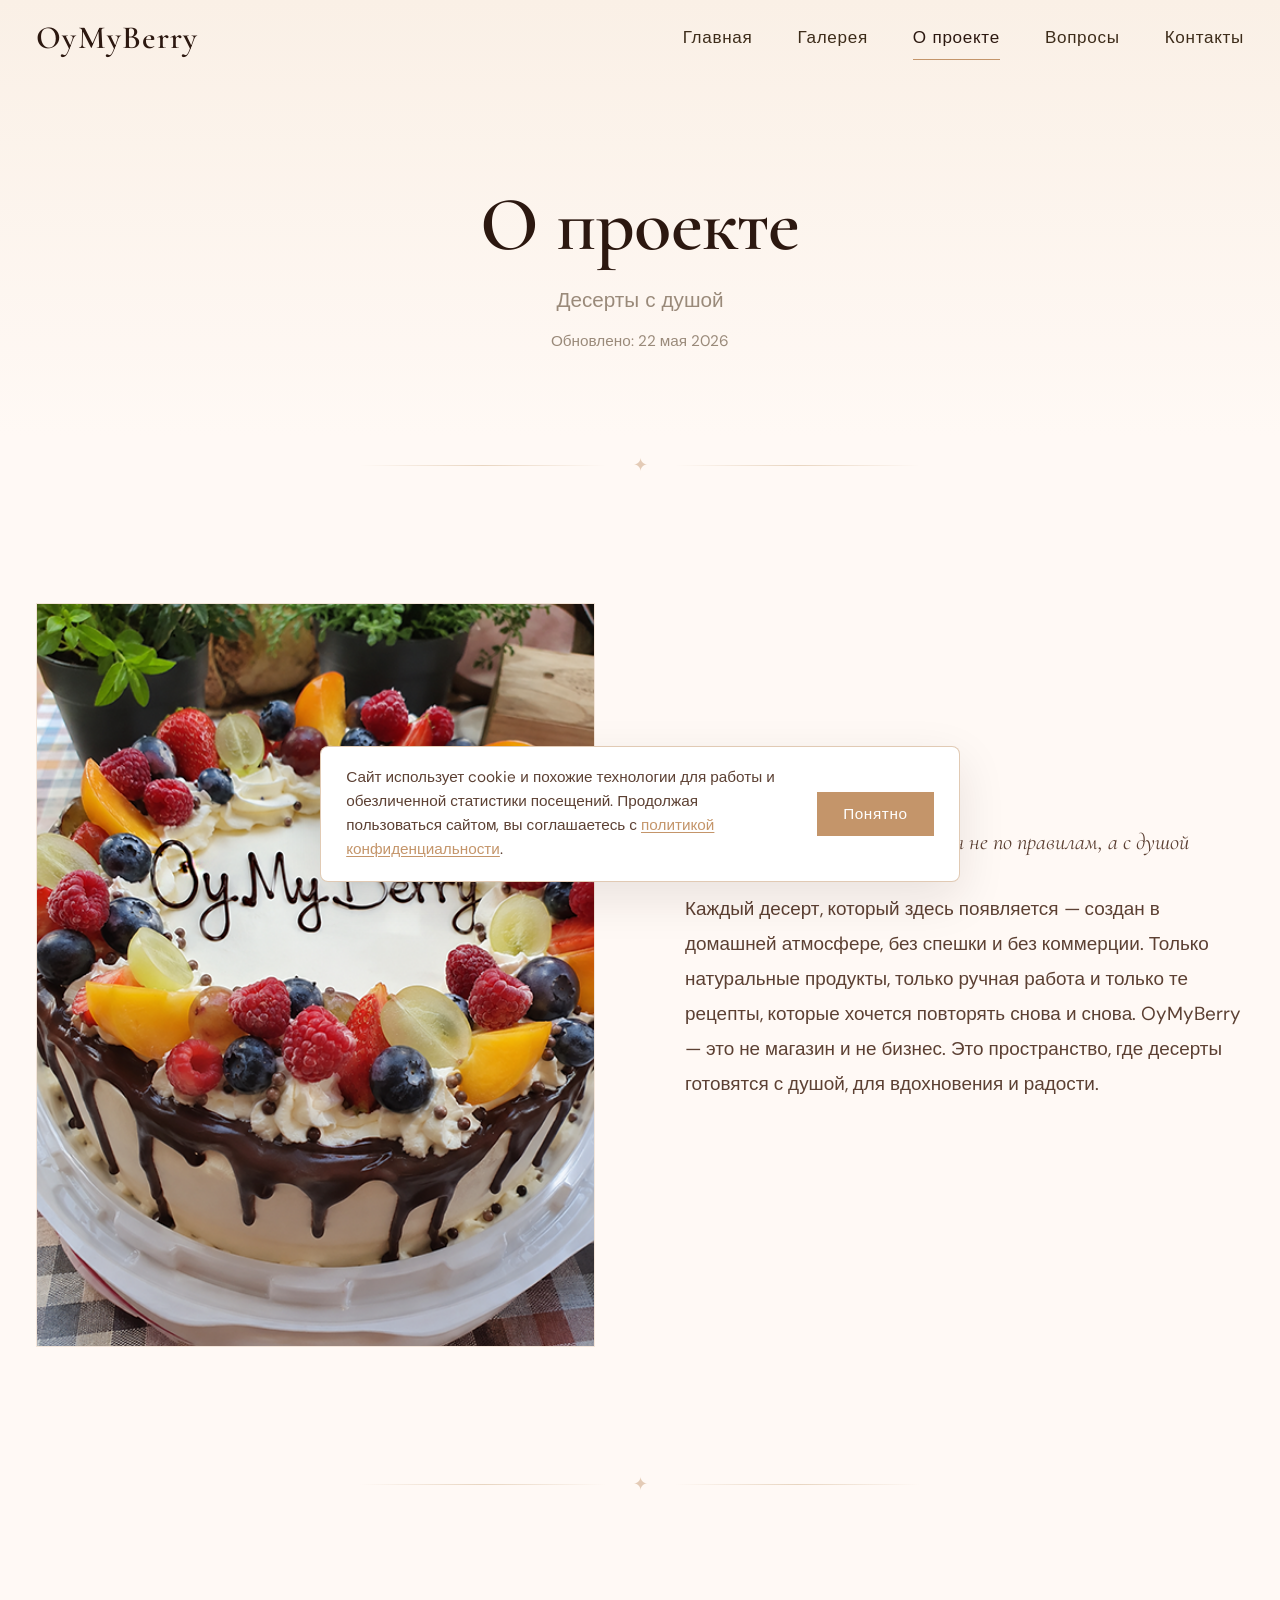
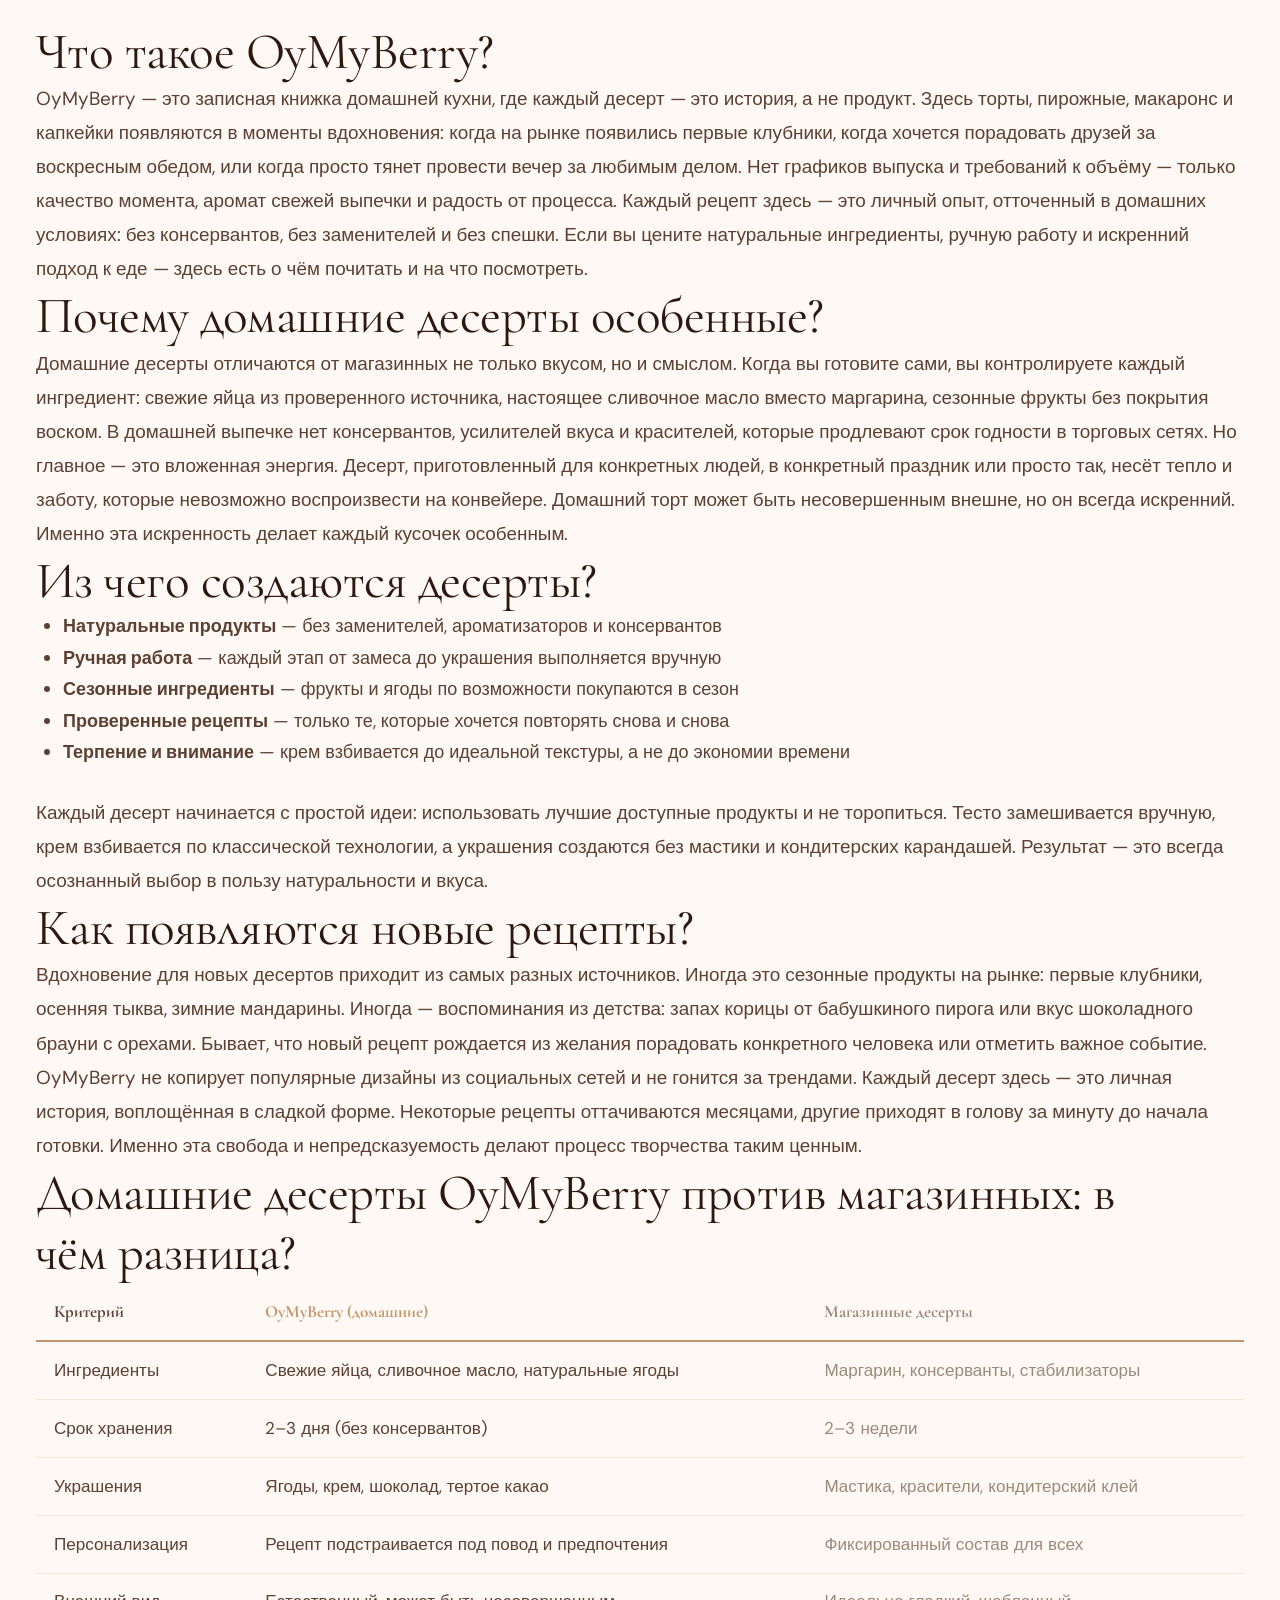
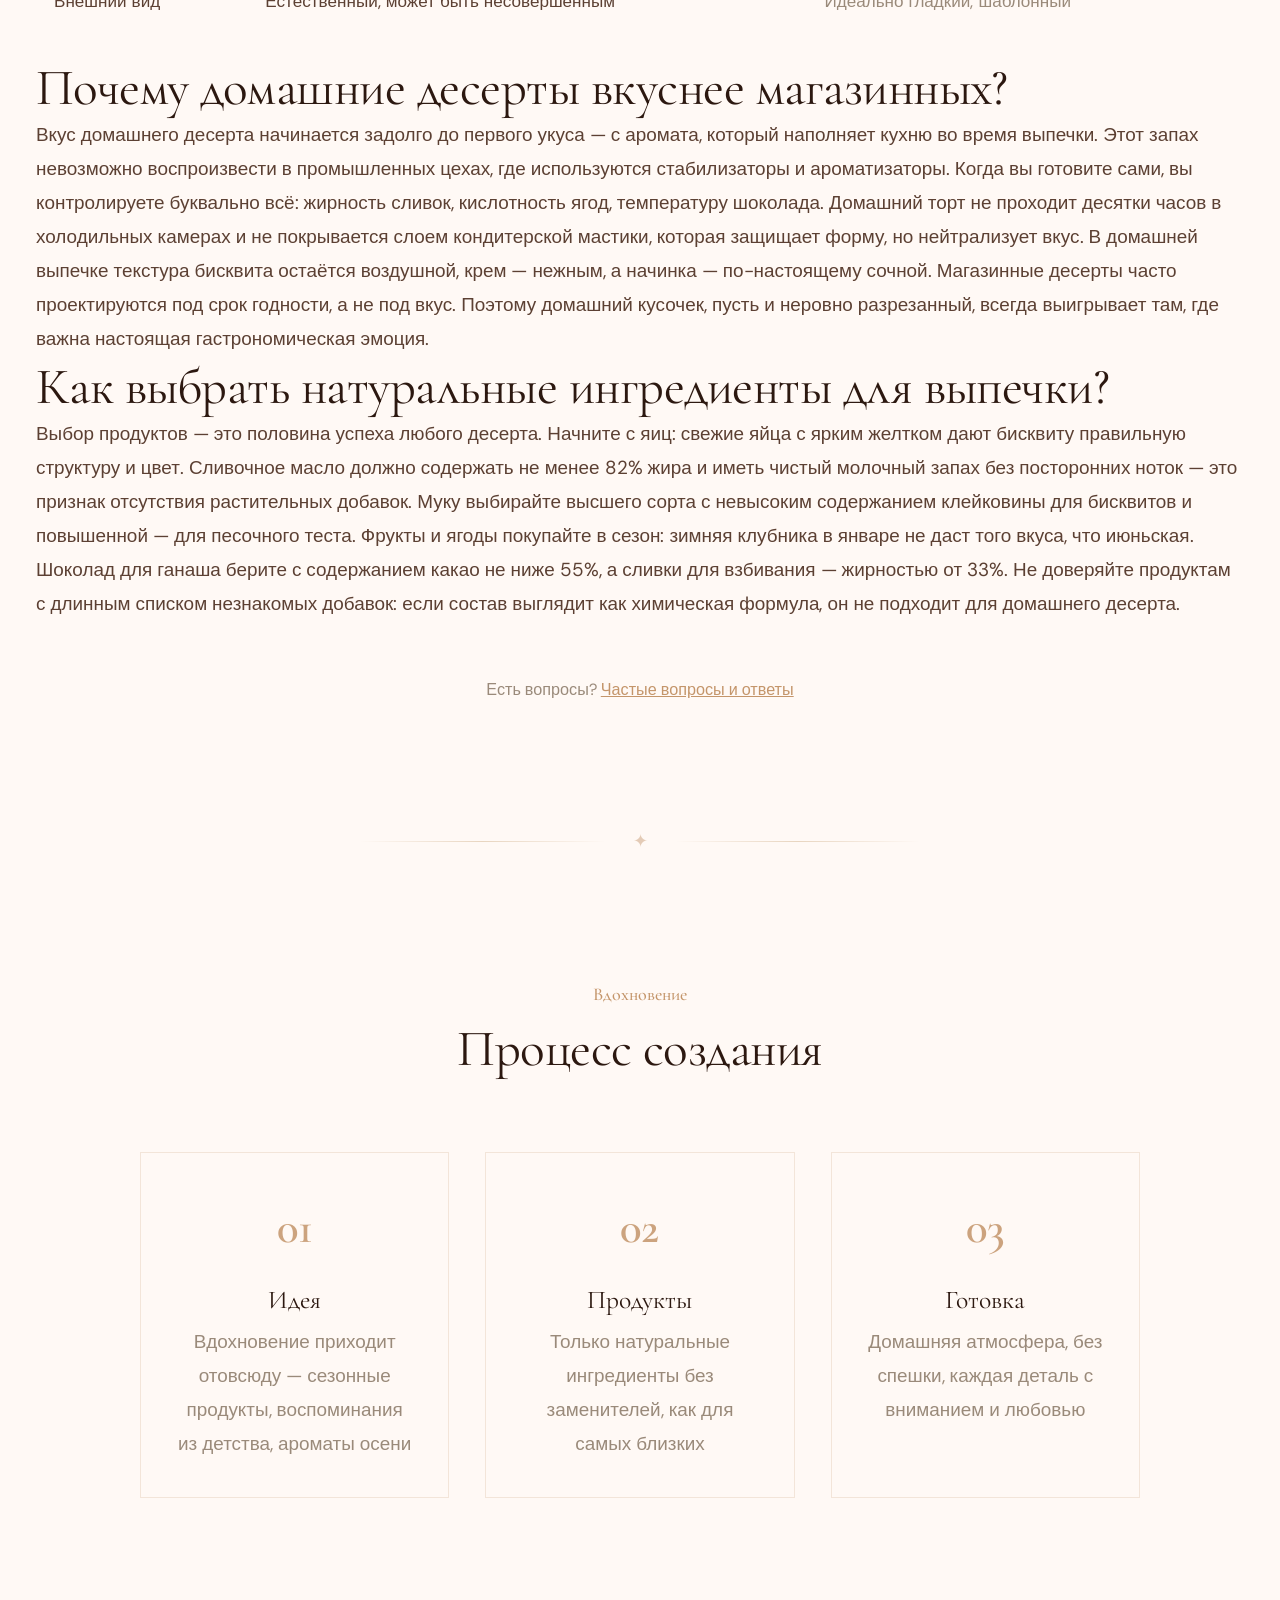
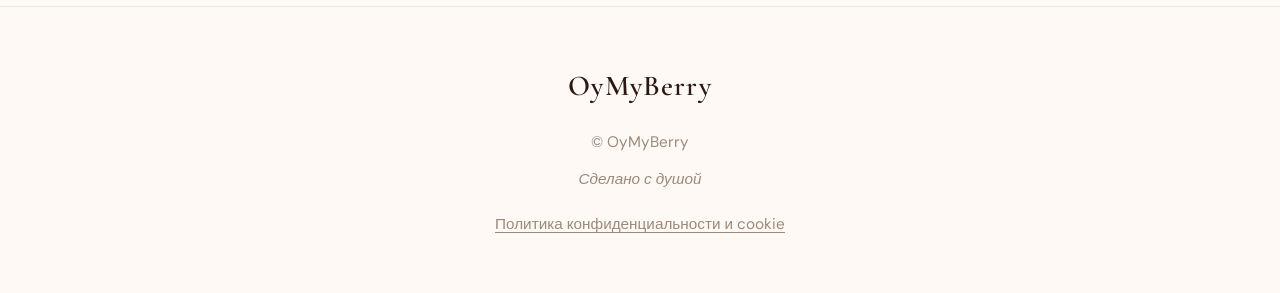
==== commit a2fc5337: "feat: add privacy policy and cookie notice Co-Authored-By: Claude Sonnet 4.5 <noreply@anthropic.com>" ====
--- a/about.html
+++ b/about.html
@@ -8,6 +8,7 @@
   <meta name="keywords" content="OyMyBerry, домашние десерты, о проекте, выпечка с душой, домашняя выпечка, натуральные ингредиенты">
   <link rel="icon" href="favicon.ico" type="image/x-icon">
   <link rel="shortcut icon" href="favicon.ico" type="image/x-icon">
+  <link rel="canonical" href="https://oymyberry.ru/about.html">
 
   <meta property="og:title" content="О проекте — OyMyBerry">
   <meta property="og:description" content="OyMyBerry — домашние десерты ручной работы.">
@@ -15,9 +16,11 @@
   <meta property="og:url" content="https://oymyberry.ru/about.html">
   <meta property="og:locale" content="ru_RU">
   <meta property="og:image" content="https://oymyberry.ru/back.png">
-  <meta property="og:site_name" content="OyMyBerry">
-  <meta property="article:published_time" content="2026-05-22">
-  <meta property="article:modified_time" content="2026-05-22">
+
+  <meta name="twitter:card" content="summary_large_image">
+  <meta name="twitter:title" content="О проекте — OyMyBerry">
+  <meta name="twitter:description" content="OyMyBerry — домашние десерты ручной работы.">
+  <meta name="twitter:image" content="https://oymyberry.ru/back.png">
 
   <link rel="stylesheet" href="css/style.css">
 
@@ -291,8 +294,16 @@
       <span class="footer-logo" data-config="site.name">OyMyBerry</span>
       <p data-config="footer.copyright">© OyMyBerry</p>
       <p class="footer-made" data-config="footer.made_with">Сделано с душой</p>
+      <p class="footer-legal"><a href="privacy.html">Политика конфиденциальности и cookie</a></p>
     </div>
   </footer>
+
+  <div class="cookie-notice" id="cookie-notice" role="region" aria-label="Уведомление о cookie" hidden>
+    <p>Сайт использует cookie и похожие технологии для работы и обезличенной статистики посещений. Продолжая пользоваться сайтом, вы соглашаетесь с <a href="privacy.html">политикой конфиденциальности</a>.</p>
+    <button type="button" class="btn btn-filled cookie-notice-btn" id="cookie-accept">Понятно</button>
+  </div>
   <script src="js/main.js"></script>
+
+  <!-- Cloudflare Web Analytics --><script defer src='https://static.cloudflareinsights.com/beacon.min.js' data-cf-beacon='{"token": "9c932ca569524dae939f38b52375aea3"}'></script><!-- End Cloudflare Web Analytics -->
 </body>
 </html>
--- a/css/style.css
+++ b/css/style.css
@@ -825,6 +825,108 @@
   font-style: italic;
   font-size: 0.9rem;
   color: var(--accent);
+}
+
+.footer-legal {
+  margin-top: 1rem;
+}
+
+.footer-legal a {
+  color: var(--text-muted);
+  text-decoration: underline;
+  text-underline-offset: 3px;
+  transition: color var(--transition-fast);
+}
+
+.footer-legal a:hover {
+  color: var(--accent);
+}
+
+/* ===================== COOKIE NOTICE ===================== */
+.cookie-notice {
+  position: fixed;
+  left: 1rem;
+  right: 1rem;
+  bottom: 1rem;
+  z-index: 950;
+  max-width: 640px;
+  margin: 0 auto;
+  display: flex;
+  align-items: center;
+  gap: 1.25rem;
+  padding: 1.1rem 1.4rem;
+  background: var(--bg-card);
+  border: 1px solid var(--border-hover);
+  border-radius: var(--radius);
+  box-shadow: var(--shadow-card-hover);
+}
+
+.cookie-notice[hidden] {
+  display: none;
+}
+
+.cookie-notice p {
+  margin: 0;
+  font-size: 0.85rem;
+  line-height: 1.55;
+  color: var(--text-secondary);
+}
+
+.cookie-notice a {
+  color: var(--accent);
+  text-decoration: underline;
+  text-underline-offset: 2px;
+}
+
+.cookie-notice-btn {
+  flex-shrink: 0;
+  padding: 0.6rem 1.4rem;
+}
+
+@media (max-width: 560px) {
+  .cookie-notice {
+    flex-direction: column;
+    align-items: stretch;
+    gap: 0.9rem;
+  }
+}
+
+/* ===================== LEGAL PAGE ===================== */
+.legal {
+  max-width: 800px;
+  margin: 0 auto;
+  color: var(--text-body);
+  line-height: 1.8;
+}
+
+.legal h2 {
+  font-size: 1.6rem;
+  margin: 2.5rem 0 0.8rem;
+  color: var(--text-primary);
+}
+
+.legal h2:first-child {
+  margin-top: 0;
+}
+
+.legal p,
+.legal ul {
+  margin-bottom: 1rem;
+}
+
+.legal ul {
+  padding-left: 1.4rem;
+  list-style: disc;
+}
+
+.legal li {
+  margin-bottom: 0.5rem;
+}
+
+.legal a {
+  color: var(--accent);
+  text-decoration: underline;
+  text-underline-offset: 2px;
 }
 
 /* ===================== PAGE HERO (inner pages) ===================== */
